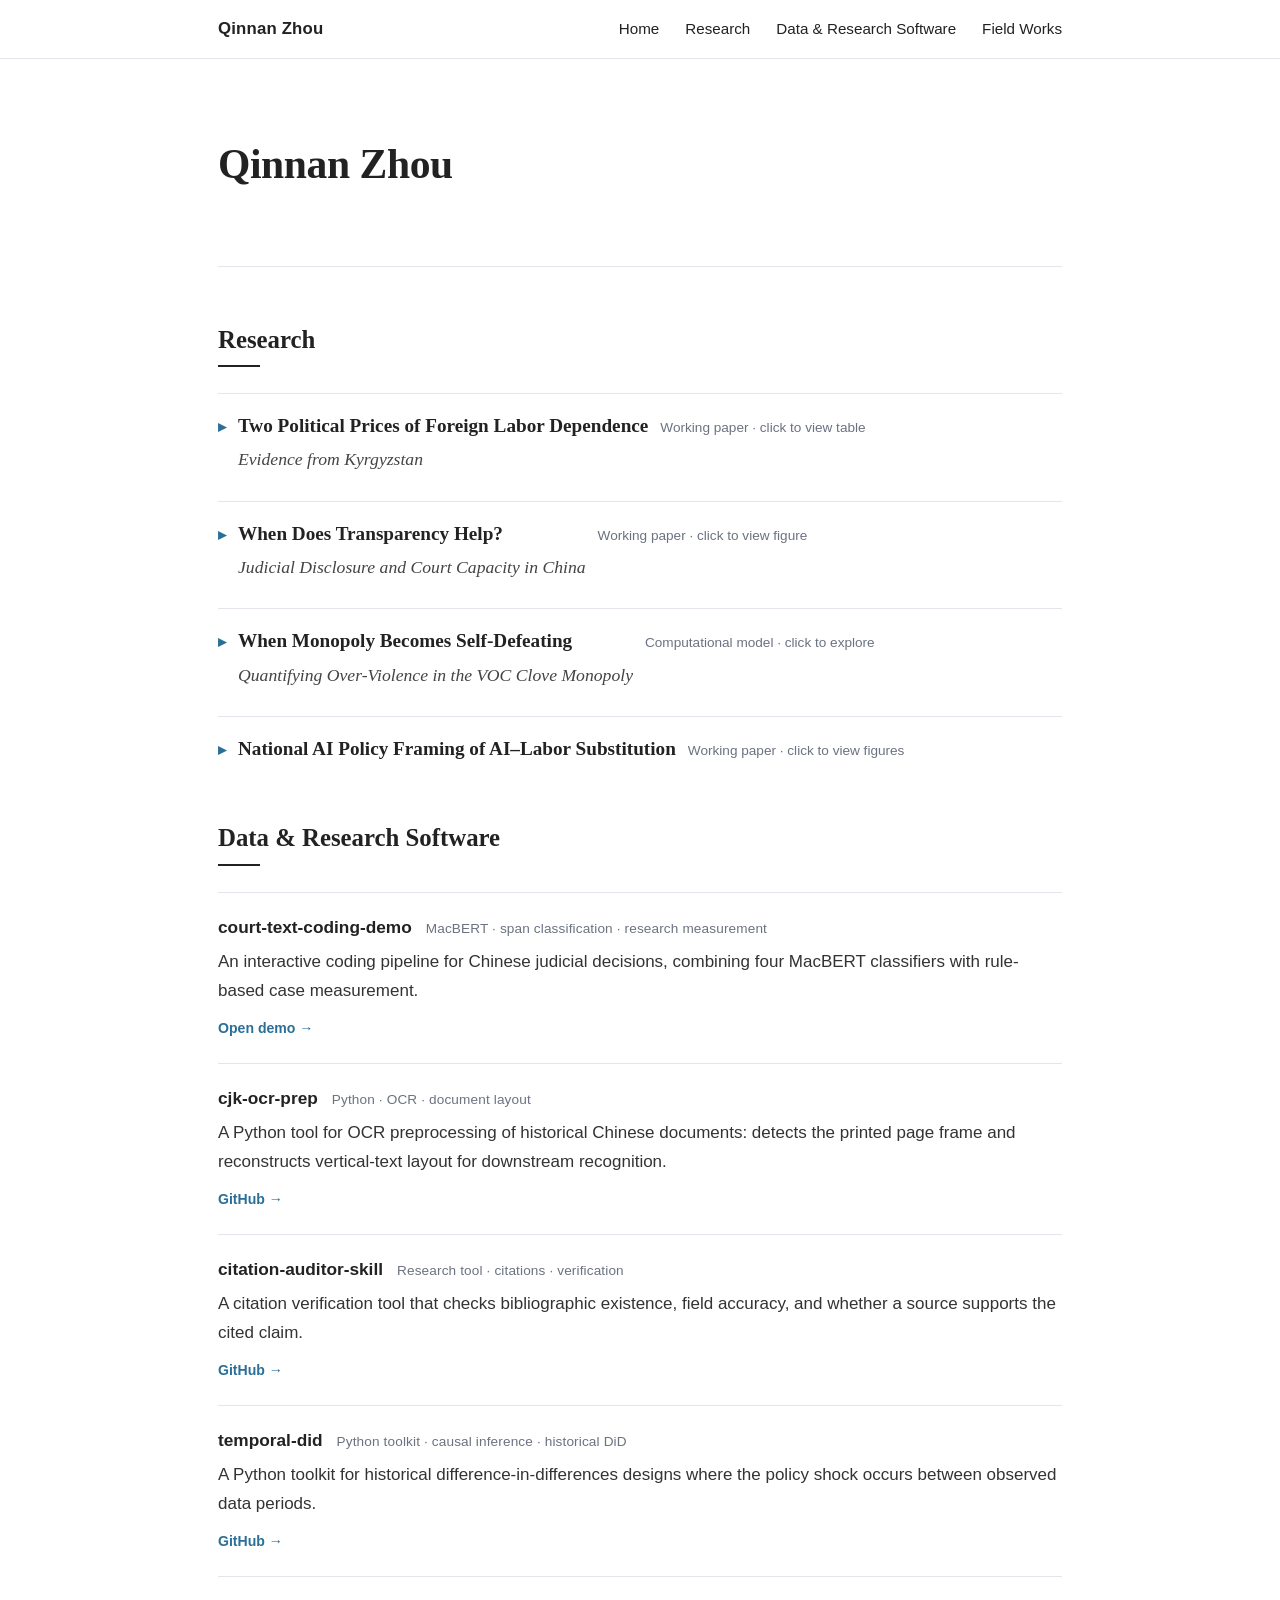
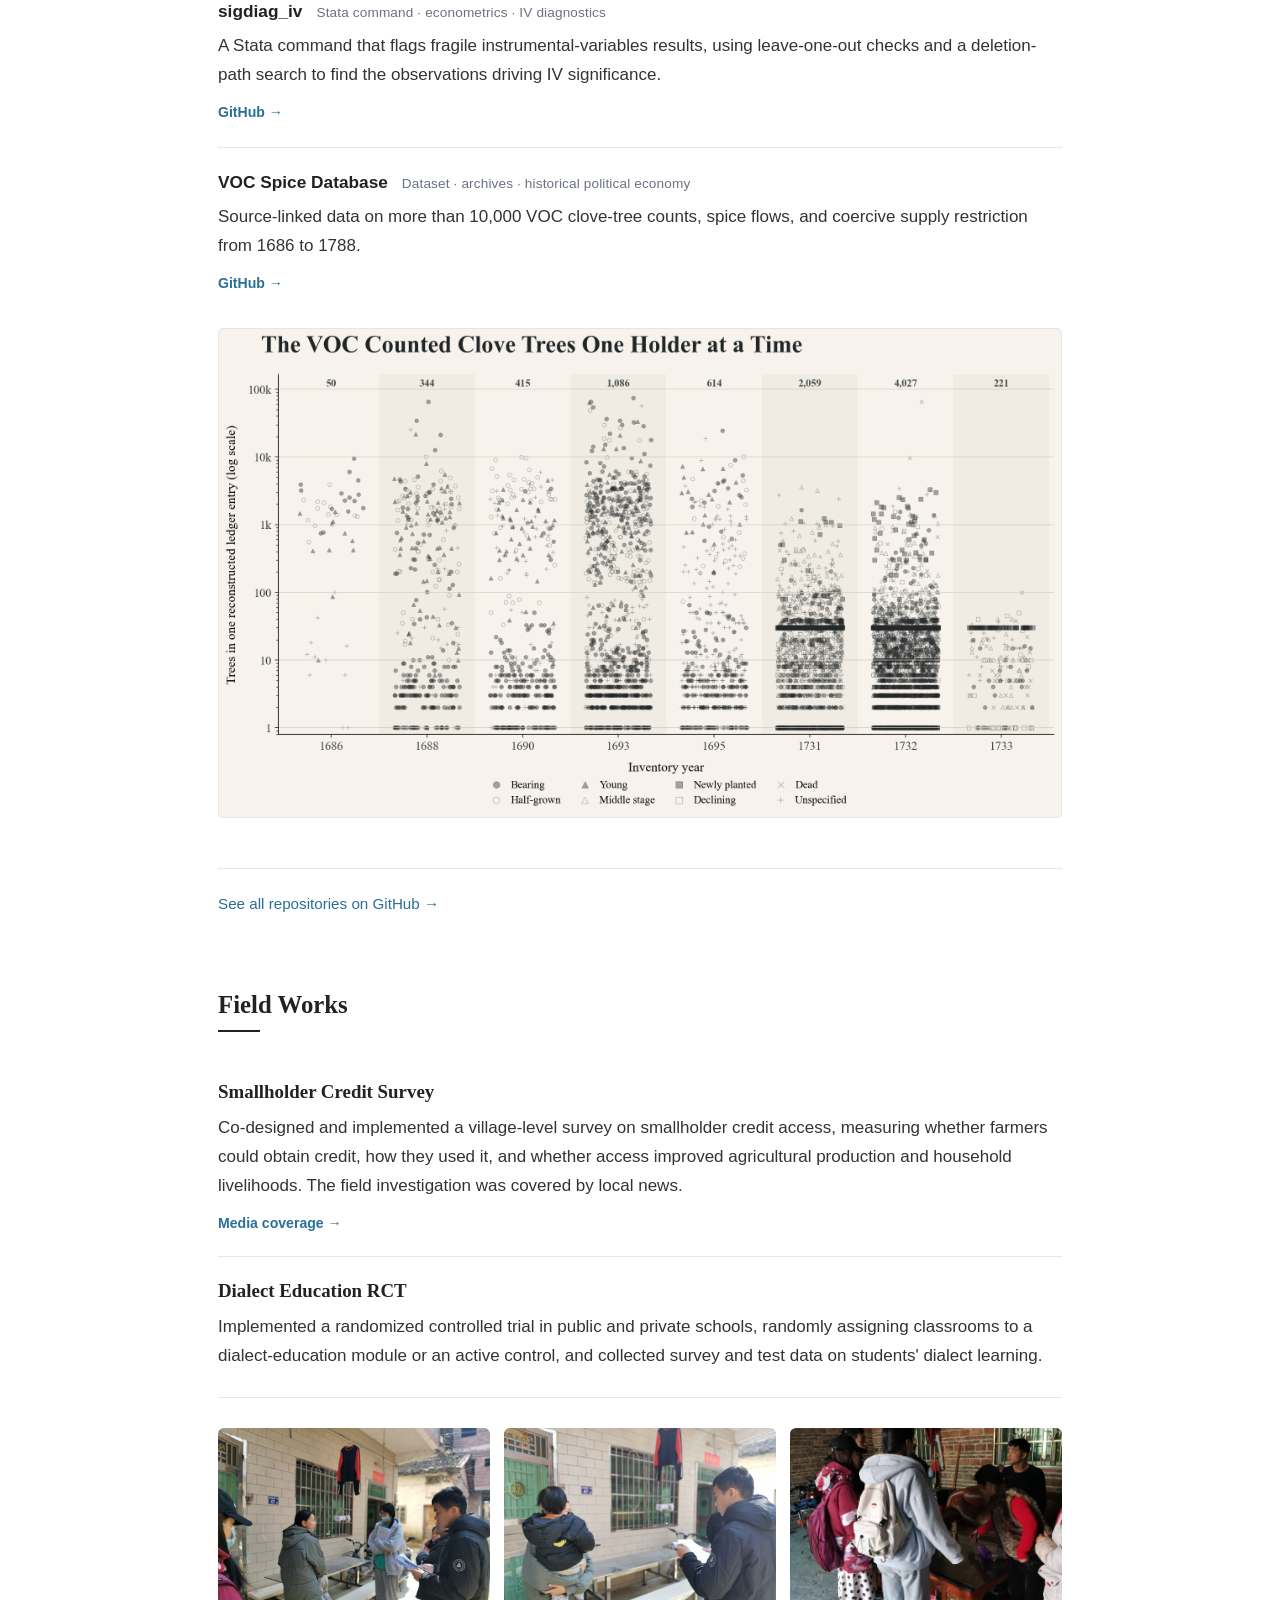
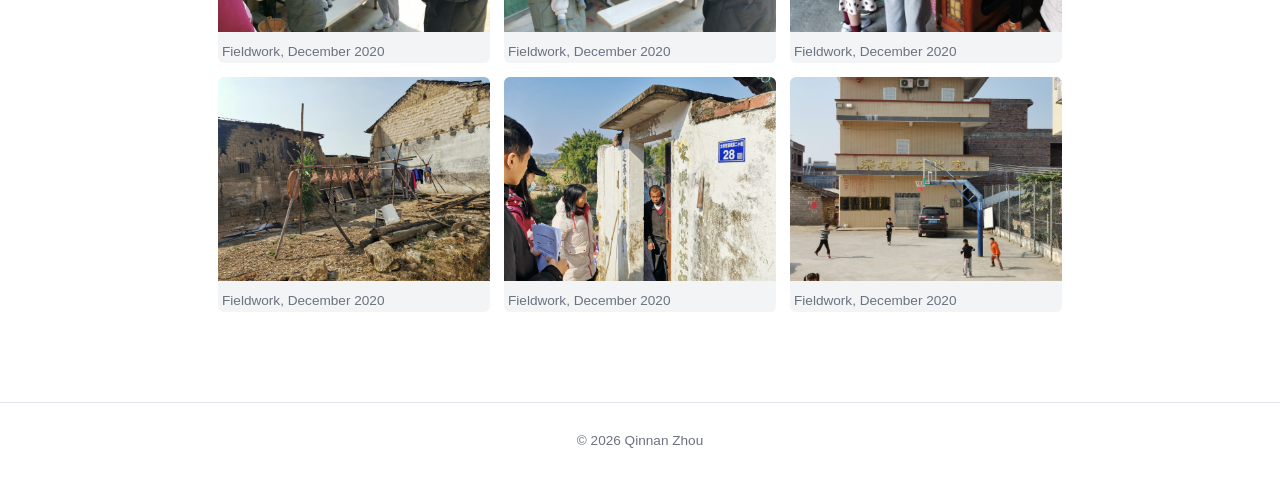
==== index.html @ cf3d7289 "Add Kyrgyzstan labor dependence paper" ====
<!DOCTYPE html>
<html lang="en">
<head>
  <meta charset="UTF-8">
  <meta name="viewport" content="width=device-width, initial-scale=1.0">
  <title>Qinnan Zhou</title>
  <meta name="description" content="Qinnan Zhou — economist working in labor economics and political economy, Duke University.">
  <meta name="robots" content="noindex, nofollow">
  <link rel="stylesheet" href="assets/css/main.css">
</head>
<body>

  <!-- ============ NAVIGATION ============ -->
  <nav class="nav">
    <div class="nav-inner">
      <a class="nav-brand" href="#top">Qinnan Zhou</a>
      <button class="nav-toggle" aria-label="Menu">&#9776;</button>
      <ul class="nav-links">
        <li><a href="#top">Home</a></li>
        <li><a href="#research">Research</a></li>
        <li><a href="#software">Data &amp; Research Software</a></li>
        <li><a href="#fieldwork">Field Works</a></li>
      </ul>
    </div>
  </nav>

  <div class="page">

    <!-- ============ 1. HERO ============ -->
    <section id="top" class="hero">
      <h1>Qinnan Zhou</h1>
    </section>

    <!-- ============ 2. RESEARCH ============ -->
    <section id="research" class="section">
      <h2>Research</h2>
      <div class="section-rule"></div>

      <details class="paper">
        <summary class="paper-title">
          <span class="paper-heading-text">
            Two Political Prices of Foreign Labor Dependence
            <em>Evidence from Kyrgyzstan</em>
          </span>
          <span class="paper-tag">Working paper &middot; click to view table</span>
        </summary>

        <p class="paper-desc">
          Does dependence on a foreign labor market affect national and local elections
          in the same way? I study Kyrgyzstan, where Russian-language skills and migration
          networks give households access to jobs in Russia. Presidential candidates
          favoring closer ties with Russia receive more support in constituencies with
          greater exposure to Russian employment. In municipal elections, parties taking
          the same position receive less support.
        </p>
        <p class="paper-desc">
          I explain this difference by the division of responsibility between national
          and local governments. National politicians can negotiate continued access to
          Russian jobs and legal protection for migrants. Local governments bear the
          costs of family separation and the departure of working-age residents.
        </p>
        <p class="paper-desc">
          Consistent with this explanation, the presidential response is stronger where
          access to Russian employment is more valuable, while the local response is
          stronger where migration imposes greater costs on households. These findings
          suggest that dependence on foreign employment can sustain national support for
          closer relations while provoking local opposition, depending on which
          government can secure the benefits and which must address the costs.
        </p>

        <figure class="research-figure table19-figure">
          <div class="table-pair">
            <img src="images/research/table19_presidential.png" alt="Table 19, Panel A: presidential candidate-region results" loading="lazy">
            <img src="images/research/table19_local.png" alt="Table 19, Panel B: local party-council results" loading="lazy">
          </div>
          <figcaption>
            <b>Table 19. Russian Migration Exposure and the Electoral Return to Candidate Positions.</b>
            Panel A reports presidential results; Panel B reports local-election results.
          </figcaption>
        </figure>
      </details>

      <details class="paper">
        <summary class="paper-title">
          <span class="paper-heading-text">
            When Does Transparency Help?
            <em>Judicial Disclosure and Court Capacity in China</em>
          </span>
          <span class="paper-tag">Working paper &middot; click to view figure</span>
        </summary>

        <p class="paper-desc">
          When does public disclosure improve judicial performance? This paper studies
          how the relationship between judicial publication and adjudicative capacity
          changed across two publication regimes in China&rsquo;s court system. It develops
          a framework in which visible modernization efforts can convey institutional
          capacity, with their value depending on the surrounding information environment.
        </p>
        <p class="paper-desc">
          I combine census metadata from 106.7 million judicial documents issued between
          2013 and 2025 with structured measures from a probability sample of 3.50 million
          cases. Total caseloads are recovered from docket serial numbers, while court
          capacity is measured using the speed with which cases are resolved.
        </p>
        <p class="paper-desc">
          The average relationship masks a reversal around the July 2021
          publication-policy change. Before July 2021, a ten-percentage-point increase in
          publication is associated with a 0.7 percent decline in speed; afterward, the
          same increase is associated with a 1.7 percent improvement. The corresponding
          estimates among basic courts are a 1.0 percent decline and a 2.3 percent
          improvement. Policy-boundary estimates and counterfactual reweighting preserve
          the positive relationship in the later period.
        </p>

        <figure class="research-figure">
          <img src="images/research/publication_speed_by_year.png" alt="Estimated relationship between judicial publication and court speed by year, 2013 to 2025" loading="lazy">
          <figcaption>
            <b>Figure 1. Publication rate and court speed by year.</b>
            Each point reports the estimated coefficient on the publication rate for the
            indicated year. Bars show 95 percent confidence intervals based on standard
            errors clustered by court. The dashed line marks the July 2021
            publication-policy change.
          </figcaption>
        </figure>
      </details>

      <details class="paper">
        <summary class="paper-title">
          <span class="paper-heading-text">
            When Monopoly Becomes Self-Defeating
            <em>Quantifying Over-Violence in the VOC Clove Monopoly</em>
          </span>
          <span class="paper-tag">Computational model &middot; click to explore</span>
        </summary>

        <p class="paper-desc">
          The VOC destroyed millions of clove trees to restrict supply. Did this
          policy maximize monopoly profits, or eliminate more productive biological
          capital than commerce required?
        </p>
        <p class="paper-desc">
          I digitize VOC tree inventories and extirpation records, then combine them
          with Amsterdam prices and Batavia cargo accounts. I extend the
          Gordon&ndash;Schaefer model by allowing a monopolist to destroy
          productive stock in order to restrict future supply.
        </p>
        <p class="paper-desc">
          At the baseline calibration, discounted profit peaks at 61 percent of the
          archival extirpation scale. Historical policy destroyed 2.66 million trees
          beyond the commercial optimum and sacrificed 33.8 million guilders. Making
          that choice rational requires at least 12.7 guilders per excess tree in
          non-commercial value from coercion.
        </p>

        <div class="voc-readouts" aria-live="polite">
          <div><span>Profit-maximizing destruction</span><strong id="voc-optimal-trees">4.24m</strong></div>
          <div><span>Historical-scale destruction</span><strong>6.90m</strong></div>
          <div><span>Excess destruction</span><strong id="voc-excess-trees">2.66m</strong></div>
          <div><span>Discounted profit loss</span><strong id="voc-discounted-loss">33.8m gld</strong></div>
          <div><span>Implied value of coercion</span><strong id="voc-coercion-value">12.7 gld/tree</strong></div>
        </div>

        <div class="voc-controls" aria-label="Extirpation model parameters">
          <label for="voc-elasticity">
            <span>Demand elasticity</span>
            <input id="voc-elasticity" type="range" min="1.15" max="3" step="any" value="1.7948298496370465">
            <output id="voc-elasticity-output" for="voc-elasticity">1.795</output>
          </label>
          <label for="voc-maturation">
            <span>Tree maturation time</span>
            <input id="voc-maturation" type="range" min="5" max="20" step="1" value="10">
            <output id="voc-maturation-output" for="voc-maturation">10 years</output>
          </label>
          <label for="voc-discount">
            <span>Discount factor</span>
            <input id="voc-discount" type="range" min="0.90" max="0.99" step="0.01" value="0.96">
            <output id="voc-discount-output" for="voc-discount">0.96</output>
          </label>
        </div>

        <figure class="research-figure voc-figure">
          <svg id="voc-chart" viewBox="0 0 1200 700" role="img" aria-labelledby="voc-chart-title voc-chart-desc">
            <title id="voc-chart-title">Discounted VOC profit over extirpation intensity</title>
            <desc id="voc-chart-desc">The Gordon-Schaefer simulation peaks before the historical extirpation scale.</desc>
            <g id="voc-chart-root"></g>
          </svg>
        </figure>
      </details>

      <details class="paper">
        <summary class="paper-title">
          National AI Policy Framing of AI&ndash;Labor Substitution
          <span class="paper-tag">Working paper &middot; click to view figures</span>
        </summary>
        <p class="paper-desc">
          How do governments understand AI's effects on work &mdash; as an opportunity
          to strengthen labor capacity, or as a threat requiring worker protection?
        </p>
        <p class="paper-desc">
          I scraped 2,348 AI-related policy initiatives from around the world and built
          an LLM-assisted text-classification pipeline to identify how each document
          discusses labor, employment, and technological change.
        </p>
        <p class="paper-desc">
          Figure 1 maps the share of initiatives in each country that explicitly address
          labor. Figures 2 and 3 distinguish between <b>developmental</b> policies, which
          emphasize skills, training, and education, and <b>defensive</b> policies, which
          focus on job loss, displacement, and worker protection.
        </p>

        <figure class="research-figure">
          <img src="images/research/fig1_global_labor_salience_share.png" alt="World map of labor-salient share of national AI policy initiatives" loading="lazy">
          <figcaption>
            <b>Figure 1. Global labor-salient share of national AI policy.</b>
            Share of each country's OECD.AI policy initiatives coded as meaningfully
            related to labor and work (jobs, workers, skills, employment, training,
            displacement, workplace AI). Higher values mean labor occupies a larger
            share of a country's AI policy portfolio &mdash; not a larger absolute
            volume of labor policy. Organisations excluded.
          </figcaption>
        </figure>

        <figure class="research-figure">
          <img src="images/research/fig2_labor_salience_by_year.png" alt="Labor-salient and central-labor AI initiatives over time, 2015 to 2026" loading="lazy">
          <figcaption>
            <b>Figure 2. Labor-salient initiatives over time (2015&ndash;2026).</b>
            Counts of labor-salient and central-labor AI policy initiatives by start
            year. 2026 is incomplete.
          </figcaption>
        </figure>

        <figure class="research-figure">
          <img src="images/research/fig3_mitigation_register_by_year.png" alt="Mitigation register among labor-salient AI initiatives over time, 2015 to 2026" loading="lazy">
          <figcaption>
            <b>Figure 3. Mitigation register among labor-salient initiatives (2015&ndash;2026).</b>
            Among labor-salient initiatives, the policy posture toward labor impacts:
            <b>developmental</b> (preparing workers through skills, training, and
            adaptation) versus <b>defensive</b> (protecting against job loss,
            displacement, and worker harm; defensive combined with &ldquo;both&rdquo;),
            or none. 2026 is incomplete.
          </figcaption>
        </figure>
      </details>
    </section>

    <!-- ============ 3. DATA & RESEARCH SOFTWARE ============ -->
    <section id="software" class="section">
      <h2>Data &amp; Research Software</h2>
      <div class="section-rule"></div>

      <div class="repo-list">

        <div class="repo">
          <div class="repo-head">
            <a class="repo-name" href="coding-demo.html">court-text-coding-demo</a>
            <span class="repo-tags">MacBERT · span classification · research measurement</span>
          </div>
          <p class="repo-desc">
            An interactive coding pipeline for Chinese judicial decisions, combining
            four MacBERT classifiers with rule-based case measurement.
          </p>
          <a class="repo-link" href="coding-demo.html">Open demo &rarr;</a>
        </div>

        <div class="repo">
          <div class="repo-head">
            <a class="repo-name" href="https://github.com/Chin933/Digitalization" target="_blank" rel="noopener">cjk-ocr-prep</a>
            <span class="repo-tags">Python · OCR · document layout</span>
          </div>
          <p class="repo-desc">
            A Python tool for OCR preprocessing of historical Chinese documents:
            detects the printed page frame and reconstructs vertical-text layout for
            downstream recognition.
          </p>
          <a class="repo-link" href="https://github.com/Chin933/Digitalization" target="_blank" rel="noopener">GitHub &rarr;</a>
        </div>

        <div class="repo">
          <div class="repo-head">
            <a class="repo-name" href="https://github.com/Chin933/citation-auditor-skill" target="_blank" rel="noopener">citation-auditor-skill</a>
            <span class="repo-tags">Research tool · citations · verification</span>
          </div>
          <p class="repo-desc">
            A citation verification tool that checks bibliographic existence, field
            accuracy, and whether a source supports the cited claim.
          </p>
          <a class="repo-link" href="https://github.com/Chin933/citation-auditor-skill" target="_blank" rel="noopener">GitHub &rarr;</a>
        </div>

        <div class="repo">
          <div class="repo-head">
            <a class="repo-name" href="https://github.com/Chin933/temporal-did" target="_blank" rel="noopener">temporal-did</a>
            <span class="repo-tags">Python toolkit · causal inference · historical DiD</span>
          </div>
          <p class="repo-desc">
            A Python toolkit for historical difference-in-differences designs where the
            policy shock occurs between observed data periods.
          </p>
          <a class="repo-link" href="https://github.com/Chin933/temporal-did" target="_blank" rel="noopener">GitHub &rarr;</a>
        </div>

        <div class="repo">
          <div class="repo-head">
            <a class="repo-name" href="https://github.com/Chin933/sigdiag_iv" target="_blank" rel="noopener">sigdiag_iv</a>
            <span class="repo-tags">Stata command · econometrics · IV diagnostics</span>
          </div>
          <p class="repo-desc">
            A Stata command that flags fragile instrumental-variables results, using
            leave-one-out checks and a deletion-path search to find the observations
            driving IV significance.
          </p>
          <a class="repo-link" href="https://github.com/Chin933/sigdiag_iv" target="_blank" rel="noopener">GitHub &rarr;</a>
        </div>

        <div class="repo">
          <div class="repo-head">
            <a class="repo-name" href="https://github.com/Chin933/VOC-Spice-Database" target="_blank" rel="noopener">VOC Spice Database</a>
            <span class="repo-tags">Dataset · archives · historical political economy</span>
          </div>
          <p class="repo-desc">
            Source-linked data on more than 10,000 VOC clove-tree counts, spice flows,
            and coercive supply restriction from 1686 to 1788.
          </p>
          <a class="repo-link" href="https://github.com/Chin933/VOC-Spice-Database" target="_blank" rel="noopener">GitHub &rarr;</a>
          <figure class="research-figure">
            <img src="images/research/voc_local_tree_counts.png" alt="Distribution of 8,816 verified local VOC clove-tree counts by inventory year and tree stage" loading="lazy">
          </figure>
        </div>

      </div>

      <p class="see-all">
        <a href="https://github.com/Chin933" target="_blank" rel="noopener">See all repositories on GitHub &rarr;</a>
      </p>
    </section>

    <!-- ============ 4. FIELD WORKS ============ -->
    <section id="fieldwork" class="section">
      <h2>Field Works</h2>
      <div class="section-rule"></div>

      <div class="field-project">
        <h3>Smallholder Credit Survey</h3>
        <p>
          Co-designed and implemented a village-level survey on smallholder credit
          access, measuring whether farmers could obtain credit, how they used it,
          and whether access improved agricultural production and household
          livelihoods. The field investigation was covered by local news.
        </p>
        <a class="repo-link" href="https://guangdong.eol.cn/gdgd/202605/t20260520_2736152.shtml" target="_blank" rel="noopener">Media coverage &rarr;</a>
      </div>

      <div class="field-project">
        <h3>Dialect Education RCT</h3>
        <p>
          Implemented a randomized controlled trial in public and private schools,
          randomly assigning classrooms to a dialect-education module or an active
          control, and collected survey and test data on students' dialect learning.
        </p>
      </div>

      <div class="gallery">
        <figure>
          <img src="images/fieldwork/fieldwork-1.jpg" alt="Fieldwork, December 2020">
          <figcaption>Fieldwork, December 2020</figcaption>
        </figure>
        <figure>
          <img src="images/fieldwork/fieldwork-2.jpg" alt="Fieldwork, December 2020">
          <figcaption>Fieldwork, December 2020</figcaption>
        </figure>
        <figure>
          <img src="images/fieldwork/fieldwork-3.jpg" alt="Fieldwork, December 2020">
          <figcaption>Fieldwork, December 2020</figcaption>
        </figure>
        <figure>
          <img src="images/fieldwork/fieldwork-4.jpg" alt="Fieldwork, December 2020">
          <figcaption>Fieldwork, December 2020</figcaption>
        </figure>
        <figure>
          <img src="images/fieldwork/fieldwork-5.jpg" alt="Fieldwork, December 2020">
          <figcaption>Fieldwork, December 2020</figcaption>
        </figure>
        <figure>
          <img src="images/fieldwork/fieldwork-6.jpg" alt="Fieldwork, December 2020">
          <figcaption>Fieldwork, December 2020</figcaption>
        </figure>
      </div>
    </section>

  </div>

  <!-- Lightbox overlay (Field Works) -->
  <div class="lightbox">
    <span class="close">&times;</span>
    <img src="" alt="">
    <div class="caption"></div>
  </div>

  <footer class="footer">&copy; 2026 Qinnan Zhou</footer>
  <script src="assets/js/main.js"></script>
  <script src="assets/js/voc.js"></script>
</body>
</html>
---- assets/css/main.css ----
/* =========================================================
   Qinnan Zhou — single-page academic homepage
   Clean academic styling, ~900px column.
   ========================================================= */
:root {
  --accent: #2a6f97;
  --accent-dark: #1d4e6b;
  --text: #222;
  --muted: #6b7280;
  --rule: #e3e6ea;
  --bg: #ffffff;
  --max-width: 900px;
  --serif: Georgia, "Times New Roman", serif;
  --sans: -apple-system, BlinkMacSystemFont, "Segoe UI", Roboto, Helvetica, Arial, sans-serif;
}

* { box-sizing: border-box; }
html { scroll-behavior: smooth; }

body {
  margin: 0;
  font-family: var(--sans);
  color: var(--text);
  background: var(--bg);
  line-height: 1.7;
  font-size: 17px;
  -webkit-font-smoothing: antialiased;
}

a { color: var(--accent); text-decoration: none; }
a:hover { color: var(--accent-dark); text-decoration: underline; }

img { max-width: 100%; }

/* ---------- Navigation ---------- */
.nav {
  position: sticky;
  top: 0;
  z-index: 50;
  background: rgba(255,255,255,0.95);
  backdrop-filter: saturate(180%) blur(6px);
  border-bottom: 1px solid var(--rule);
}
.nav-inner {
  max-width: var(--max-width);
  margin: 0 auto;
  padding: 0 28px;
  min-height: 58px;
  display: flex;
  align-items: center;
  justify-content: space-between;
}
.nav-brand { font-weight: 700; font-size: 1.05rem; color: var(--text); letter-spacing: 0.01em; }
.nav-brand:hover { text-decoration: none; }
.nav-links { display: flex; gap: 26px; list-style: none; margin: 0; padding: 0; }
.nav-links a { color: var(--text); font-size: 0.95rem; }
.nav-toggle { display: none; background: none; border: none; cursor: pointer; font-size: 1.5rem; line-height: 1; }

/* ---------- Layout ---------- */
.page {
  max-width: var(--max-width);
  margin: 0 auto;
  padding: 0 28px 90px;
}
section { scroll-margin-top: 76px; }

/* ---------- Hero ---------- */
.hero {
  padding: 70px 0 56px;
  border-bottom: 1px solid var(--rule);
}
.hero h1 {
  font-family: var(--serif);
  font-size: 2.6rem;
  font-weight: 700;
  margin: 0 0 10px;
  letter-spacing: -0.01em;
}
.hero .affil {
  font-size: 1.05rem;
  color: var(--muted);
  margin: 0 0 18px;
}
.hero .agenda {
  font-size: 1.18rem;
  line-height: 1.6;
  max-width: 46em;
  margin: 0;
}

/* ---------- Section headings ---------- */
.section { padding: 52px 0 0; }
.section > h2 {
  font-family: var(--serif);
  font-size: 1.55rem;
  font-weight: 700;
  margin: 0 0 4px;
}
.section > h2 + .section-rule {
  height: 2px;
  background: var(--text);
  width: 42px;
  margin: 0 0 26px;
}

/* ---------- Repository list (one row each) ---------- */
.repo-list { margin: 0; }
.repo {
  padding: 20px 0;
  border-bottom: 1px solid var(--rule);
}
.repo:first-child { border-top: 1px solid var(--rule); }
.repo-head {
  display: flex;
  flex-wrap: wrap;
  align-items: baseline;
  gap: 8px 14px;
  margin-bottom: 6px;
}
.repo-name {
  font-family: var(--sans);
  font-weight: 700;
  font-size: 1.08rem;
  color: var(--text);
}
.repo-name:hover { color: var(--accent); text-decoration: none; }
.repo-tags {
  font-size: 0.85rem;
  color: var(--muted);
  letter-spacing: 0.01em;
}
.repo-desc {
  margin: 0 0 8px;
  color: #333;
  max-width: 60em;
}
.repo-link {
  font-size: 0.88rem;
  font-weight: 600;
}
.see-all {
  margin-top: 22px;
  font-size: 0.95rem;
}

/* ---------- Field Works ---------- */
.field-project { padding: 18px 0; border-bottom: 1px solid var(--rule); }
.field-project:first-of-type { border-top: 1px solid var(--rule); }
.field-project h3 {
  font-family: var(--serif);
  font-size: 1.18rem;
  font-weight: 700;
  margin: 0 0 6px;
}
.field-project p { margin: 0 0 8px; max-width: 60em; color: #333; }

.gallery {
  display: grid;
  grid-template-columns: repeat(auto-fill, minmax(220px, 1fr));
  gap: 14px;
  margin-top: 30px;
}
.gallery figure {
  margin: 0;
  border-radius: 6px;
  overflow: hidden;
  background: #f2f4f6;
}
.gallery figure img {
  display: block;
  width: 100%;
  aspect-ratio: 4 / 3;
  object-fit: cover;
  cursor: pointer;
  transition: transform 0.25s ease;
}
.gallery figure img:hover { transform: scale(1.04); }
.gallery figcaption { padding: 8px 4px 0; font-size: 0.85rem; color: var(--muted); }

/* lightbox */
.lightbox {
  display: none;
  position: fixed; inset: 0;
  background: rgba(0,0,0,0.9);
  z-index: 100;
  align-items: center; justify-content: center;
  padding: 32px;
}
.lightbox.open { display: flex; }
.lightbox img { max-width: 92%; max-height: 86%; border-radius: 4px; }
.lightbox .caption { position: absolute; bottom: 24px; color: #eee; font-size: 0.95rem; }
.lightbox .close { position: absolute; top: 16px; right: 24px; color: #fff; font-size: 2rem; cursor: pointer; }

/* ---------- Research (papers + figures) ---------- */
.paper { border-top: 1px solid var(--rule); padding: 16px 0 0; }
.paper + .paper { margin-top: 26px; }
.paper > summary {
  cursor: pointer;
  list-style: none;
  display: flex;
  flex-wrap: wrap;
  align-items: baseline;
  gap: 4px 12px;
  font-family: var(--serif);
  font-size: 1.2rem;
  font-weight: 700;
}
.paper > summary::-webkit-details-marker { display: none; }
.paper > summary::before {
  content: "\25B8";              /* ▸ rotates to ▾ when open */
  color: var(--accent);
  font-size: 0.85em;
  display: inline-block;
  transition: transform 0.15s ease;
}
.paper[open] > summary::before { transform: rotate(90deg); }
.paper-tag { font-family: var(--sans); font-weight: 400; font-size: 0.85rem; color: var(--muted); }
.paper-desc { margin: 14px 0 6px; max-width: 60em; color: #333; }
.paper-heading-text em {
  display: block;
  margin-top: 2px;
  color: #444;
  font-size: 0.92em;
  font-weight: 400;
}

.voc-readouts {
  display: grid;
  grid-template-columns: repeat(5, 1fr);
  margin-top: 24px;
  border-top: 1px solid var(--rule);
  border-bottom: 1px solid var(--rule);
}
.voc-readouts > div { padding: 13px 12px 14px 0; }
.voc-readouts > div + div { padding-left: 12px; border-left: 1px solid var(--rule); }
.voc-readouts span { display: block; color: var(--muted); font-size: 0.7rem; line-height: 1.35; }
.voc-readouts strong { display: block; margin-top: 4px; font-family: var(--serif); font-size: 1.55rem; font-weight: 600; font-variant-numeric: tabular-nums; }
.voc-controls {
  display: grid;
  grid-template-columns: repeat(3, 1fr);
  gap: 20px;
  padding: 16px 0 2px;
}
.voc-controls label { display: grid; grid-template-columns: 1fr auto; gap: 4px 9px; color: #444; font-size: 0.76rem; font-weight: 600; }
.voc-controls input { grid-column: 1 / -1; width: 100%; accent-color: var(--accent); }
.voc-controls output { color: var(--accent-dark); font-variant-numeric: tabular-nums; }
.voc-figure svg { display: block; width: 100%; border: 1px solid var(--rule); border-radius: 4px; background: #fff; }

.research-figure { margin: 30px 0; }
.research-figure img {
  display: block;
  width: 100%;
  border: 1px solid var(--rule);
  border-radius: 4px;
  background: #fff;
}
.research-figure figcaption {
  font-size: 0.9rem;
  color: var(--muted);
  line-height: 1.55;
  margin-top: 8px;
  max-width: 62em;
}
.research-figure figcaption b { color: var(--text); font-weight: 600; }
.table-pair {
  display: grid;
  grid-template-columns: repeat(2, minmax(0, 1fr));
  gap: 14px;
  align-items: start;
}
.coming { color: var(--muted); font-style: italic; margin: 0; }

/* ---------- Footer ---------- */
.footer {
  border-top: 1px solid var(--rule);
  text-align: center;
  color: var(--muted);
  font-size: 0.85rem;
  padding: 26px 24px;
}

/* ---------- Responsive ---------- */
@media (max-width: 760px) {
  body { font-size: 16px; }
  .hero h1 { font-size: 2.1rem; }
  .hero { padding: 48px 0 40px; }
  .nav-links {
    display: none;
    position: absolute; top: 58px; left: 0; right: 0;
    flex-direction: column; gap: 0;
    background: #fff; border-bottom: 1px solid var(--rule);
    padding: 6px 28px;
  }
  .nav-links.open { display: flex; }
  .nav-links li { padding: 9px 0; }
  .nav-toggle { display: block; }
  .voc-readouts { grid-template-columns: 1fr; }
  .voc-readouts > div + div { padding-left: 0; border-left: 0; border-top: 1px solid var(--rule); }
  .voc-controls { grid-template-columns: 1fr; gap: 13px; }
  .table-pair { grid-template-columns: 1fr; }
}
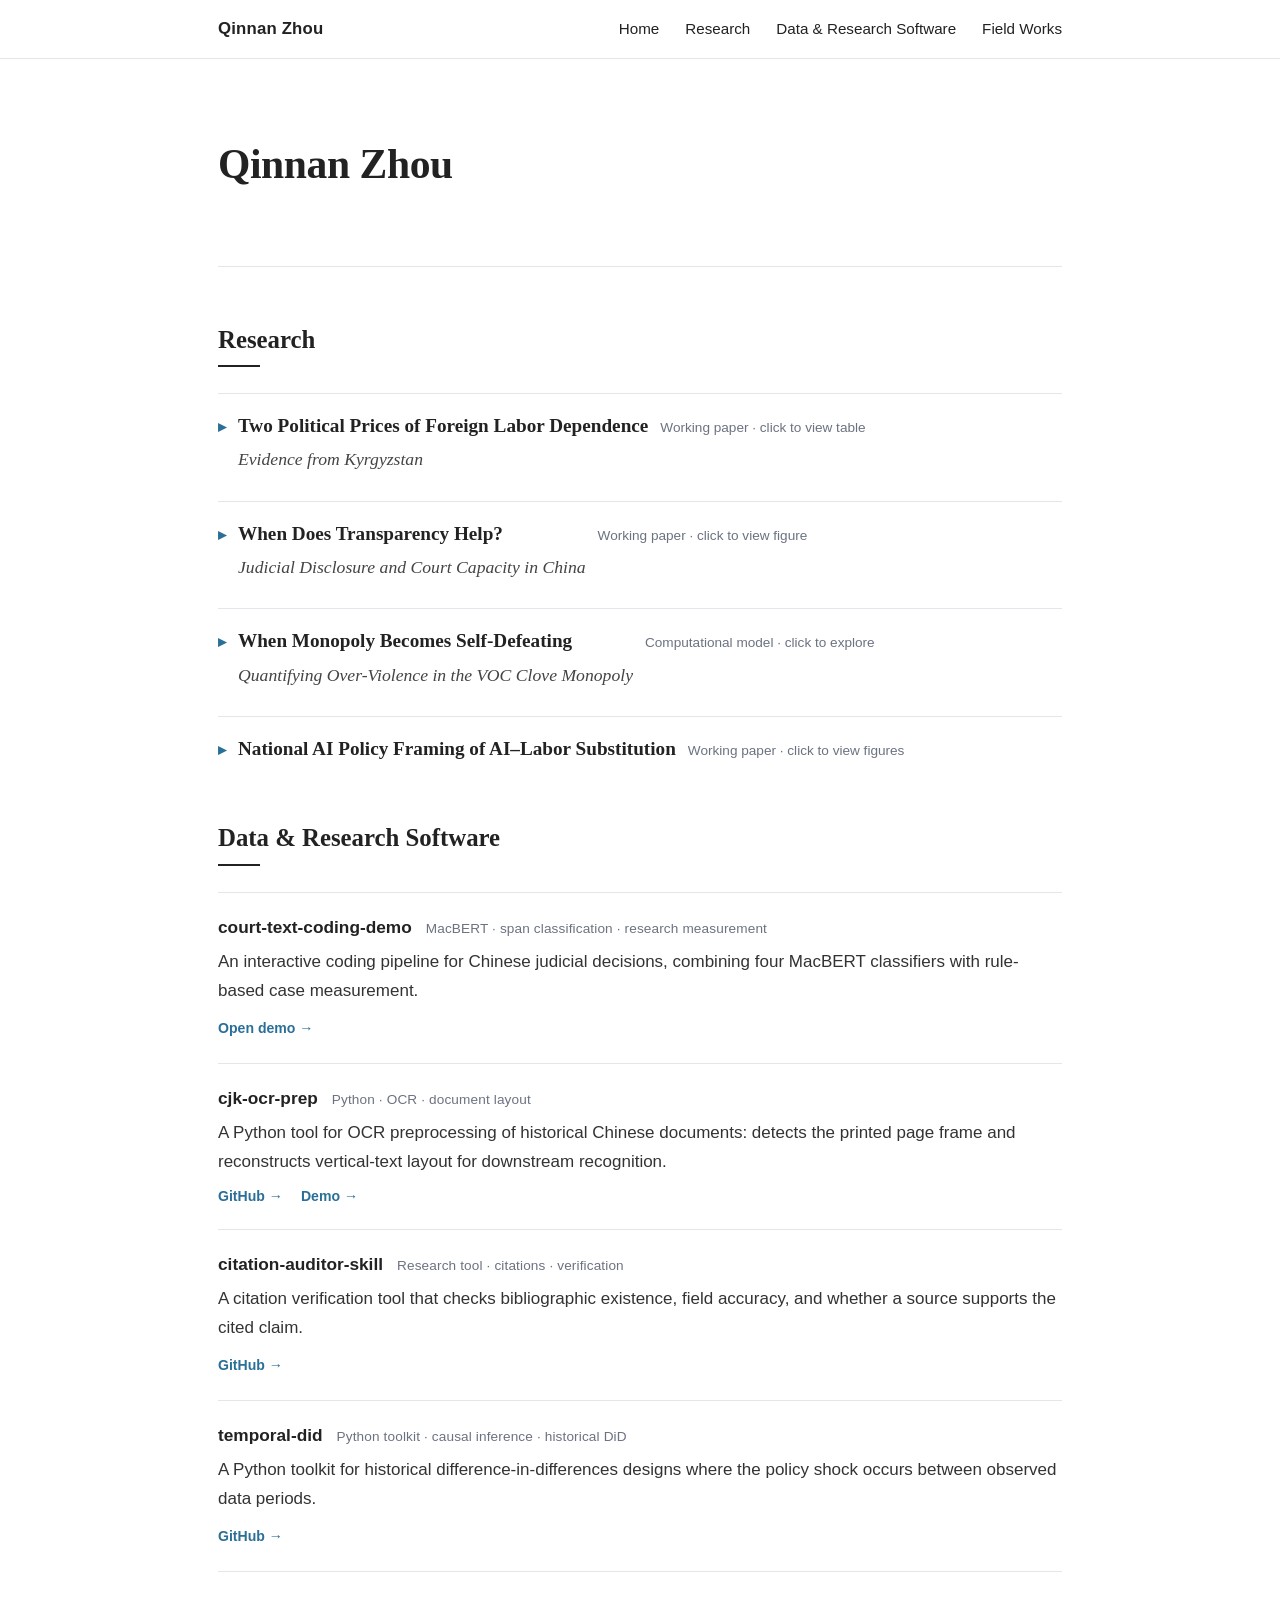
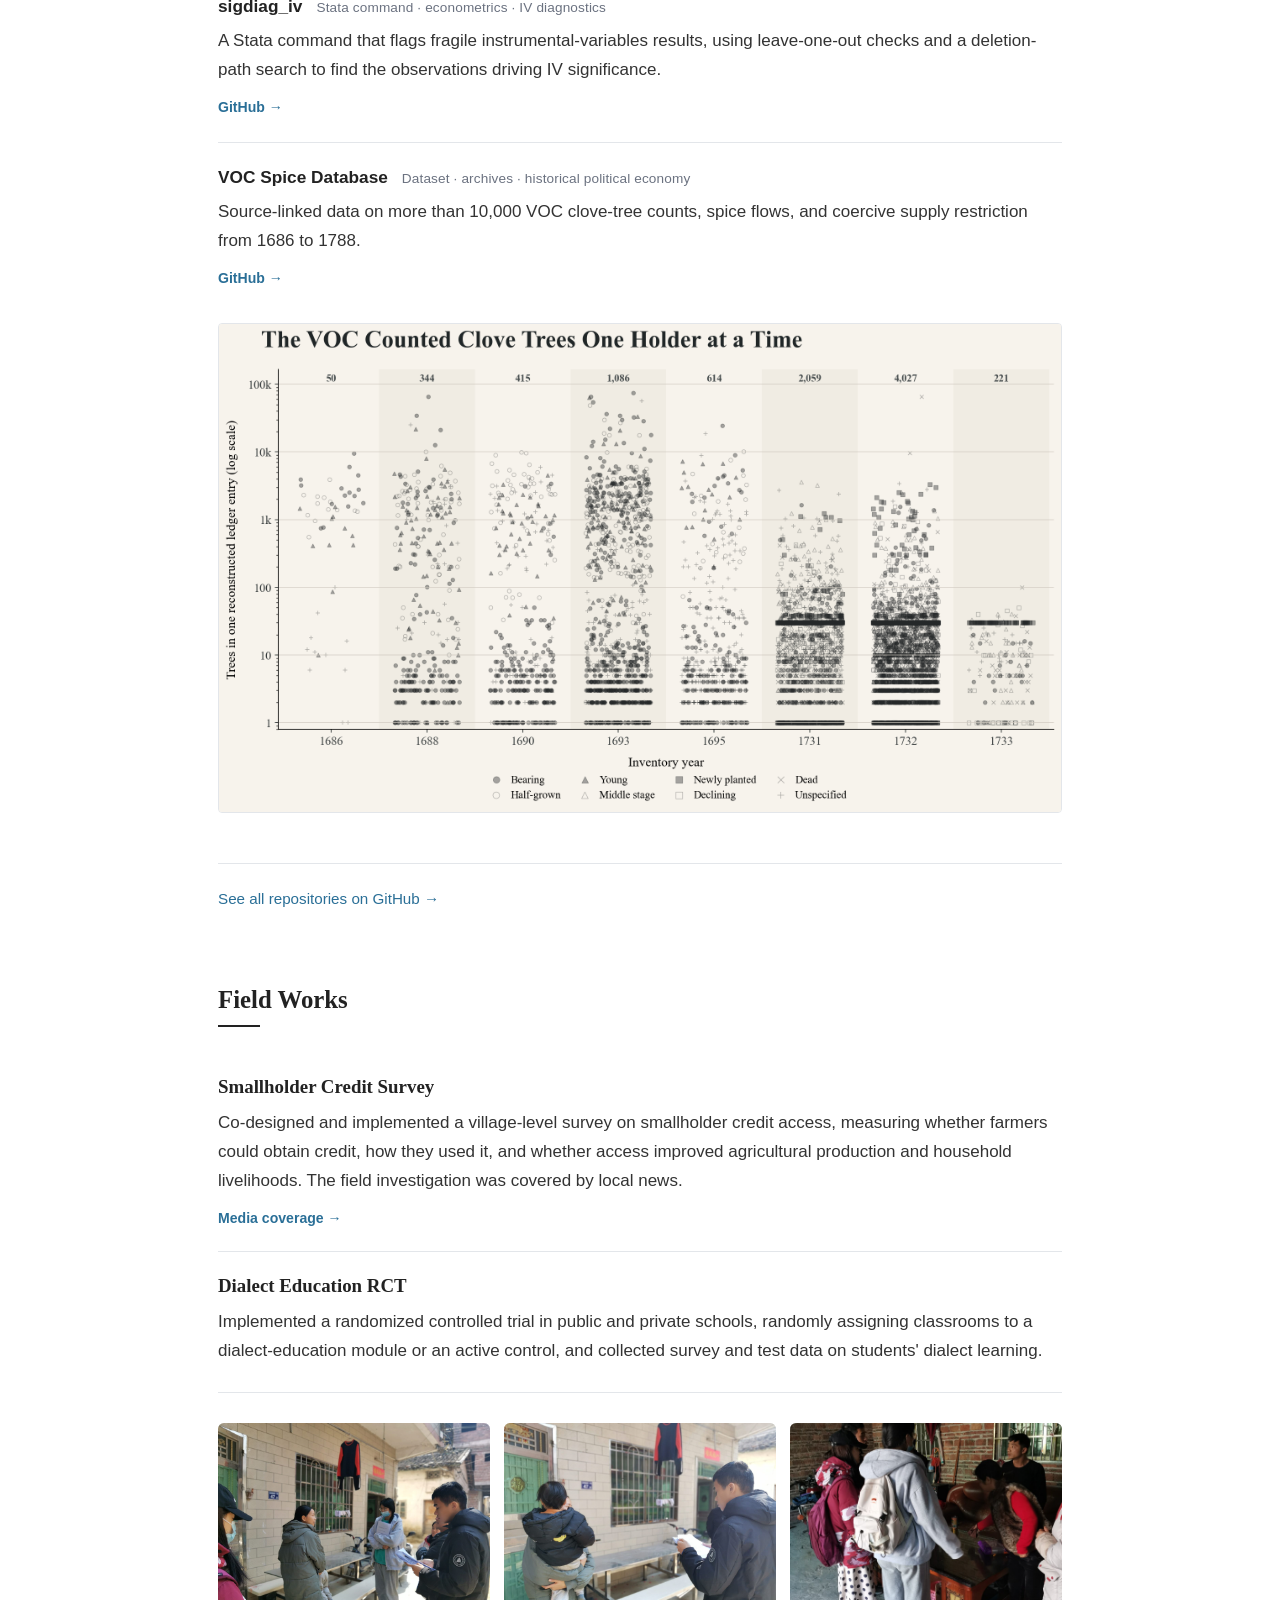
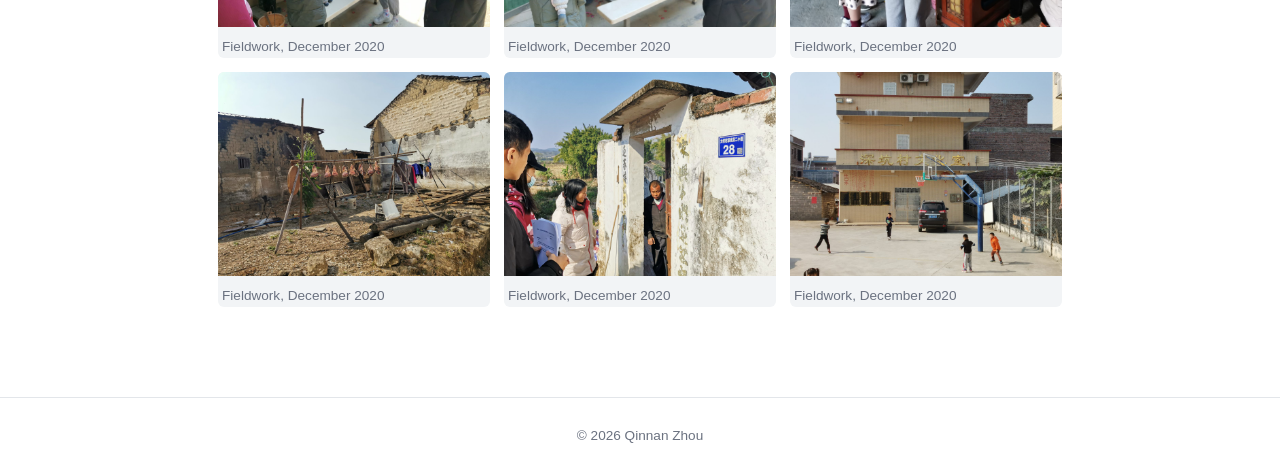
==== commit 9784fa61: "Add historical layout analysis demo" ====
--- a/index.html
+++ b/index.html
@@ -272,7 +272,10 @@
             detects the printed page frame and reconstructs vertical-text layout for
             downstream recognition.
           </p>
-          <a class="repo-link" href="https://github.com/Chin933/Digitalization" target="_blank" rel="noopener">GitHub &rarr;</a>
+          <div class="repo-links">
+            <a class="repo-link" href="https://github.com/Chin933/Digitalization" target="_blank" rel="noopener">GitHub &rarr;</a>
+            <a class="repo-link" href="layout-demo.html">Demo &rarr;</a>
+          </div>
         </div>
 
         <div class="repo">
--- a/assets/css/main.css
+++ b/assets/css/main.css
@@ -138,6 +138,7 @@
   font-size: 0.88rem;
   font-weight: 600;
 }
+.repo-links { display: flex; align-items: center; gap: 18px; }
 .see-all {
   margin-top: 22px;
   font-size: 0.95rem;
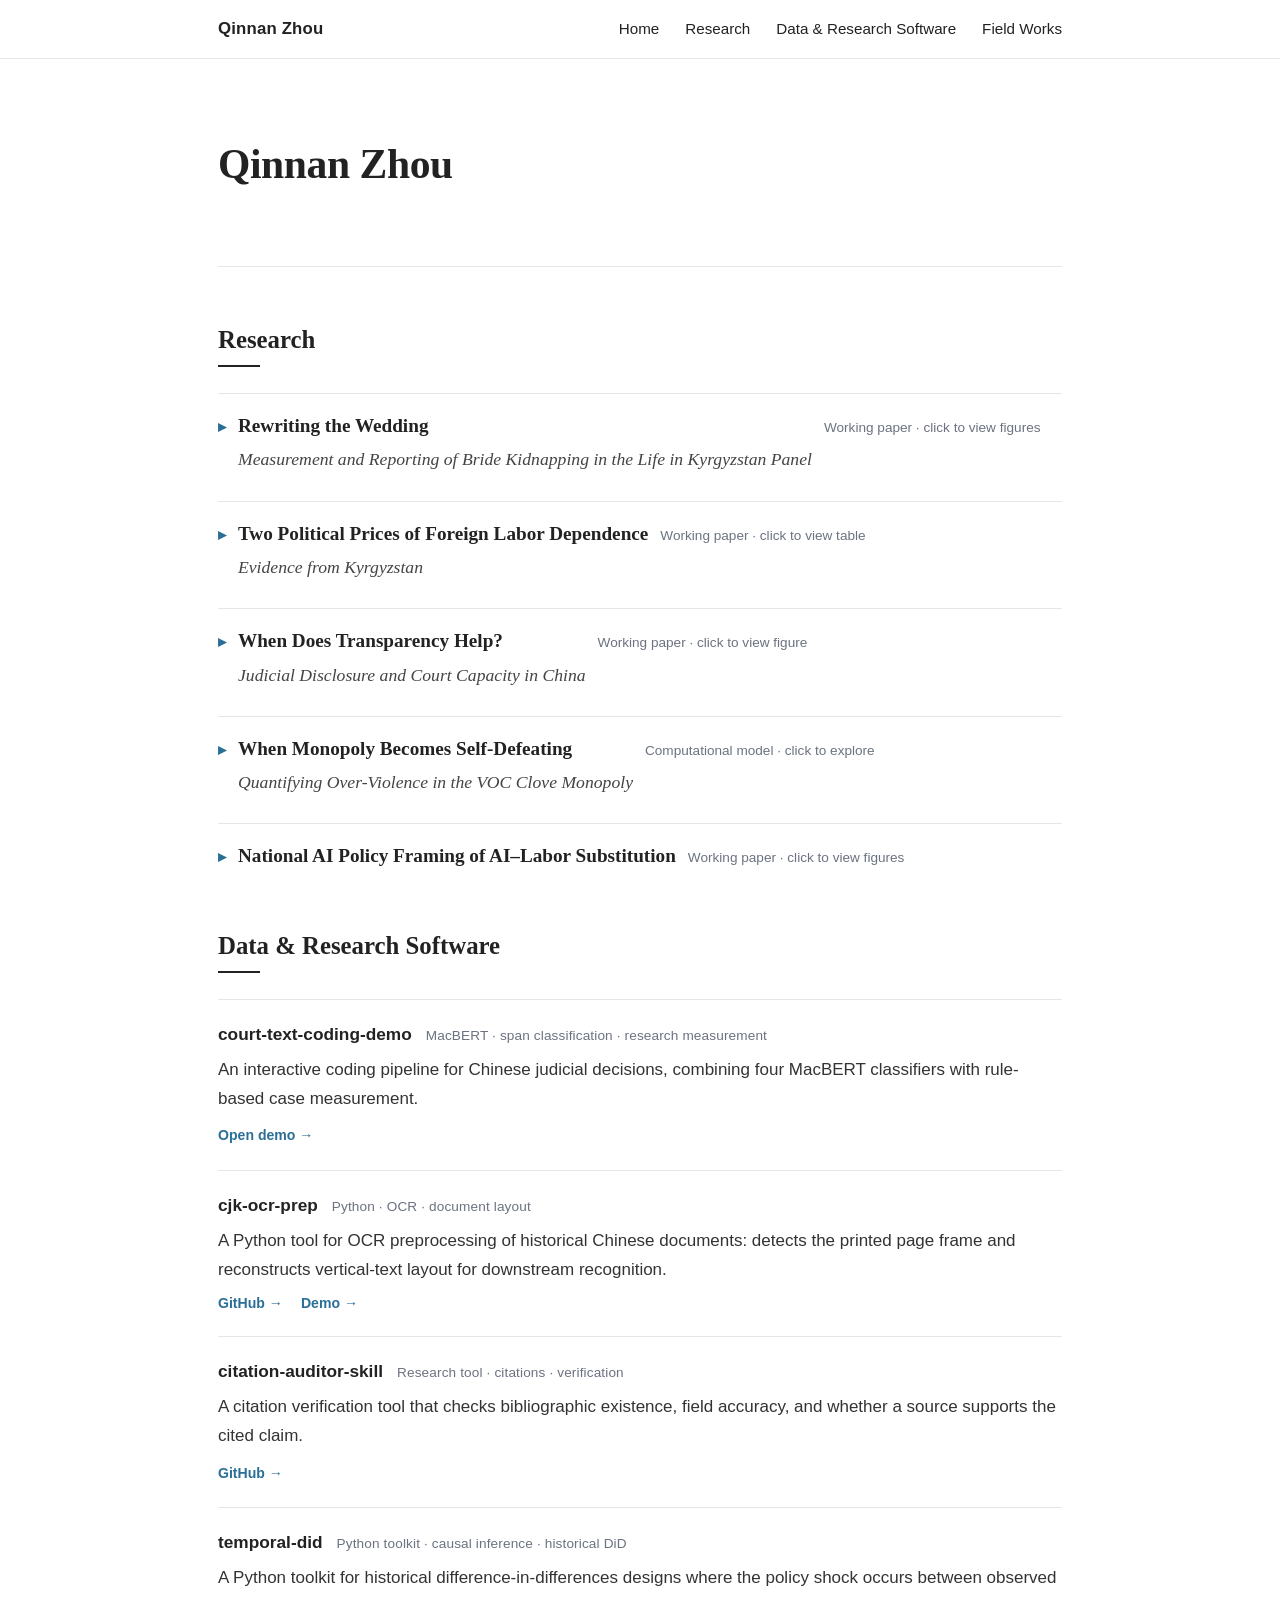
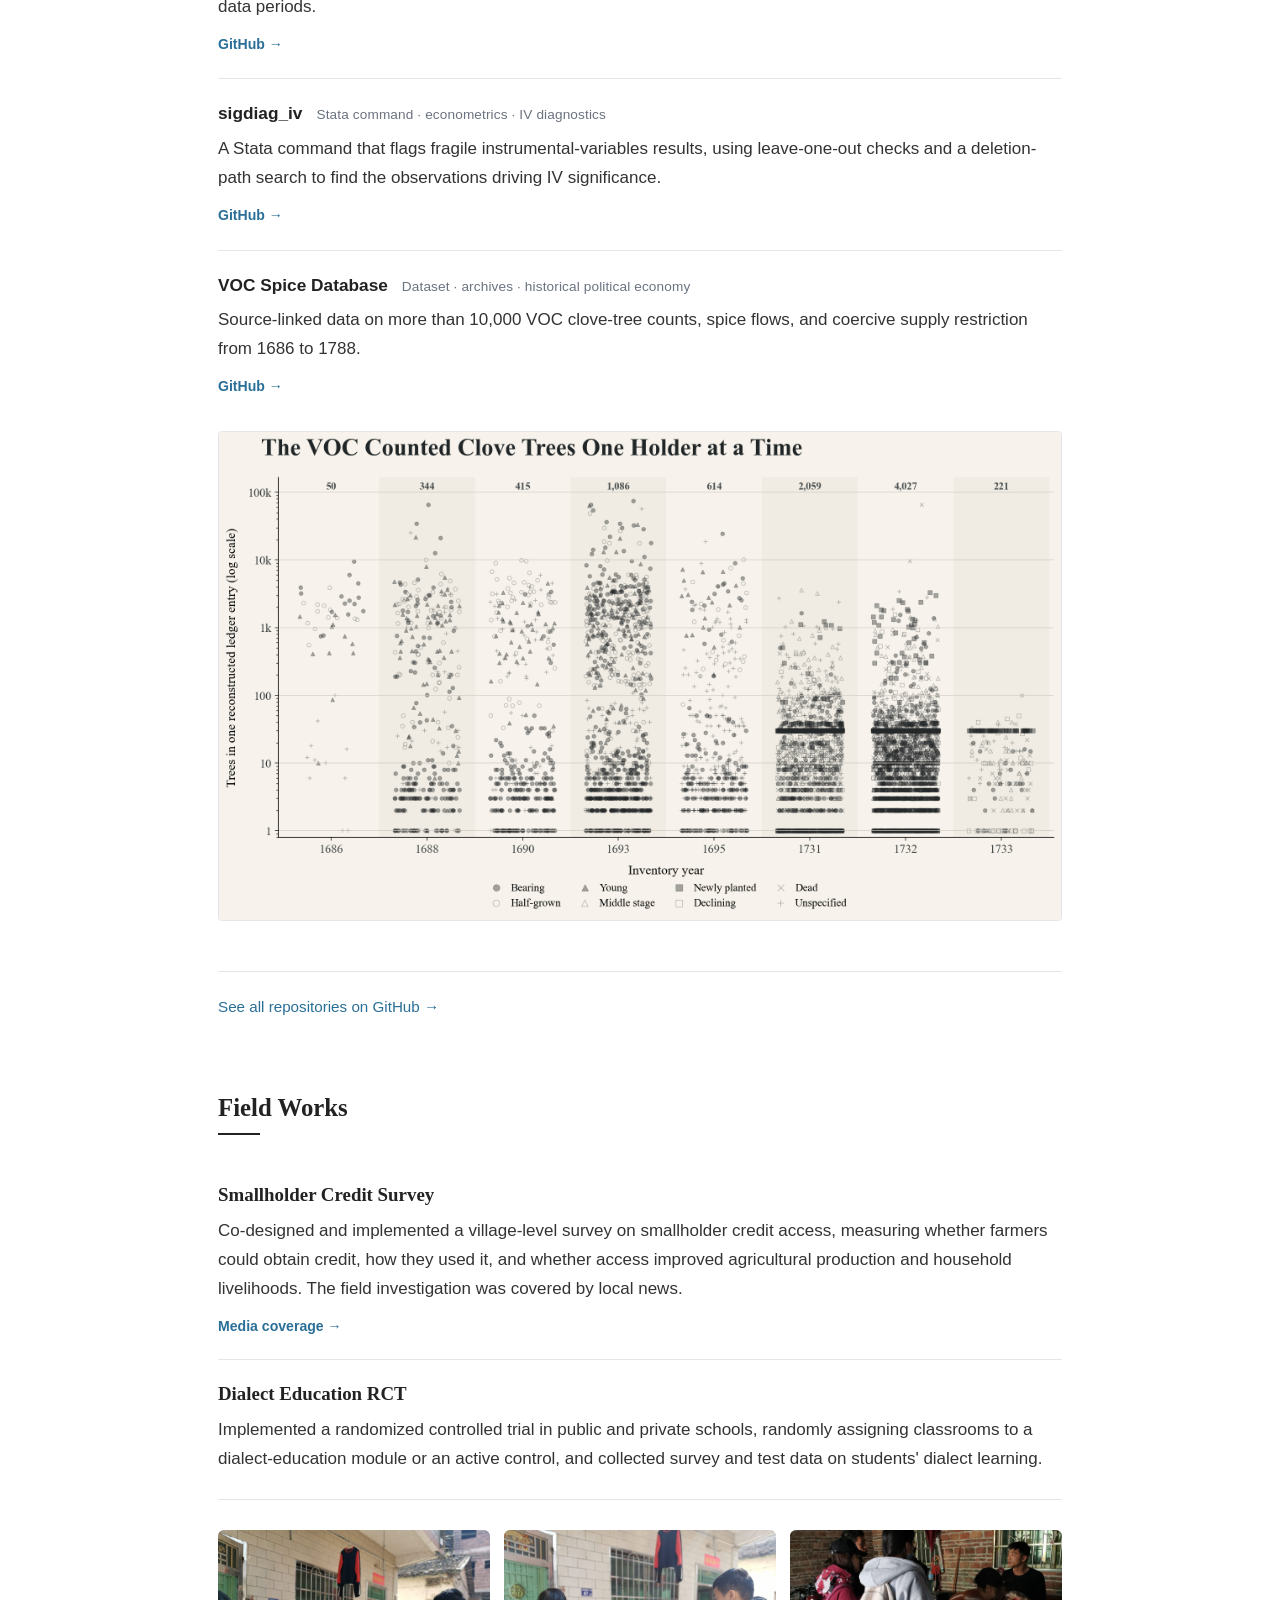
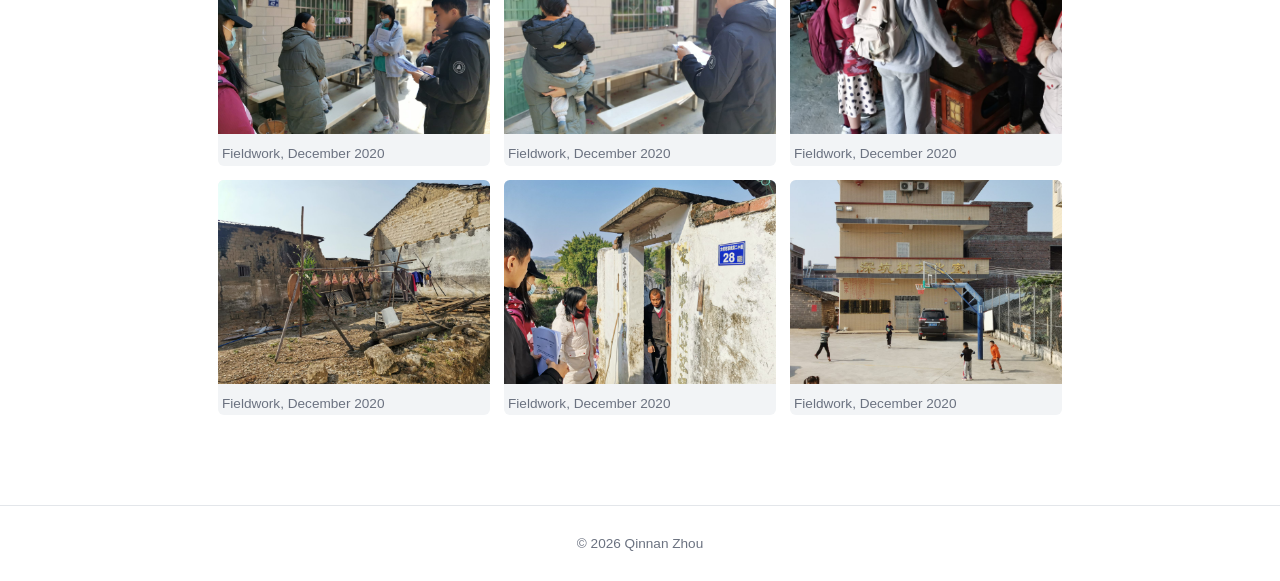
==== commit 02d927c2: "Add Rewriting the Wedding (bride kidnapping measurement) to Research New collapsible entry at the to" ====
--- a/index.html
+++ b/index.html
@@ -39,6 +39,67 @@
       <details class="paper">
         <summary class="paper-title">
           <span class="paper-heading-text">
+            Rewriting the Wedding
+            <em>Measurement and Reporting of Bride Kidnapping in the Life in Kyrgyzstan Panel</em>
+          </span>
+          <span class="paper-tag">Working paper &middot; click to view figures</span>
+        </summary>
+
+        <p class="paper-desc">
+          Research on bride kidnapping in Kyrgyzstan treats a woman's retrospective
+          account of how her marriage began as a fixed historical fact. Using the Life
+          in Kyrgyzstan panel (2010&ndash;2019), I show that it is not: 35.3 percent of
+          women in unbroken marriages change their marriage label within one year, even
+          though objective demographic facts are 96 to 99 percent consistent across waves.
+        </p>
+        <p class="paper-desc">
+          Spouses interviewed together agree about 90 percent of the time, and when a wife
+          changes her label, 80 to 90 percent of husbands adopt her new one. Only 17
+          percent of report variance reflects a persistent marriage-level history; 69
+          percent originates in the shared household-interview context. Cross-sectional
+          well-being regressions therefore conflate chronic coercion with couples
+          reframing deteriorating marriages.
+        </p>
+        <p class="paper-desc">
+          A four-type state-dependent model separates coercive capture (13 to 15 percent
+          of ethnic Kyrgyz marriages, with a selection-corrected schooling loss of 19 to
+          24 percentage points) from consensual ritual capture (43 to 44 percent).
+          Birth-weight and secondary-schooling penalties vanish with district controls.
+          Completed captures fell from 24 to 4 percent across marriage cohorts yet persist
+          strongly across districts (r = 0.63). The same shared-session dynamics extend to
+          surveys of intimate partner violence, childhood adversity, and joint couple
+          interviews.
+        </p>
+
+        <figure class="research-figure">
+          <img src="images/research/kg_marriage_label_trajectories.png" alt="Three-wave marriage reporting trajectories among ethnic Kyrgyz women, 2010, 2011, and 2016" loading="lazy">
+          <figcaption>
+            <b>Figure 1. Three-wave marriage reporting trajectories among ethnic Kyrgyz women.</b>
+            Panel (a) groups 895 women in unbroken marriages who are observed in 2010,
+            2011, and 2016 into consistent reporters, women who reclassified their marriage
+            in 2016, and women who switched between the identical 2010 and 2011
+            questionnaires. Panel (b) shows the 2016 six-way answers of the 564 women who
+            gave the same label in both 2010 and 2011.
+          </figcaption>
+        </figure>
+
+        <figure class="research-figure">
+          <img src="images/research/kg_spousal_comovement.png" alt="Spousal correlations, mother-daughter alignment, and bidirectional co-movement of marriage reports among ethnic Kyrgyz couples" loading="lazy">
+          <figcaption>
+            <b>Figure 2. Spousal correlations, mother&ndash;daughter alignment, and bidirectional co-movement.</b>
+            Panel (a) plots the phi correlation of the binary capture report across
+            informants and interview waves for 1,139 couples. Panel (b) shows the share of
+            women reporting their own marriage as capture, by how they describe their
+            mother's marriage in 2016. Panel (c) shows how the husband's report evolves
+            between 2010 and 2016 conditional on each transition of his wife's report
+            (859 continuous couples).
+          </figcaption>
+        </figure>
+      </details>
+
+      <details class="paper">
+        <summary class="paper-title">
+          <span class="paper-heading-text">
             Two Political Prices of Foreign Labor Dependence
             <em>Evidence from Kyrgyzstan</em>
           </span>
@@ -90,26 +151,28 @@
         </summary>
 
         <p class="paper-desc">
-          When does public disclosure improve judicial performance? This paper studies
-          how the relationship between judicial publication and adjudicative capacity
-          changed across two publication regimes in China&rsquo;s court system. It develops
-          a framework in which visible modernization efforts can convey institutional
-          capacity, with their value depending on the surrounding information environment.
-        </p>
-        <p class="paper-desc">
-          I combine census metadata from 106.7 million judicial documents issued between
-          2013 and 2025 with structured measures from a probability sample of 3.50 million
-          cases. Total caseloads are recovered from docket serial numbers, while court
-          capacity is measured using the speed with which cases are resolved.
-        </p>
-        <p class="paper-desc">
-          The average relationship masks a reversal around the July 2021
-          publication-policy change. Before July 2021, a ten-percentage-point increase in
-          publication is associated with a 0.7 percent decline in speed; afterward, the
-          same increase is associated with a 1.7 percent improvement. The corresponding
-          estimates among basic courts are a 1.0 percent decline and a 2.3 percent
-          improvement. Policy-boundary estimates and counterfactual reweighting preserve
-          the positive relationship in the later period.
+          China first assembled a massive national archive of judicial decisions and
+          later shifted toward selective disclosure and curated case guidance. This
+          change reveals how the organization of visible precedent shapes its
+          relationship with court performance. Census metadata cover 106.7 million
+          judicial documents issued from 2013 through 2025. Official case-number serials
+          recover the underlying docket, while a 3.5 million-case probability sample
+          supplies case burden and filing-to-decision duration.
+        </p>
+        <p class="paper-desc">
+          The average within-court relationship between publication and speed is nearly
+          zero, but it combines opposite regimes. Among basic courts, moving from the
+          25th to the 75th percentile of publication is associated with about 1.7
+          additional adjudication days during mass publication and 2.7 fewer days after
+          disclosure became selective.
+        </p>
+        <p class="paper-desc">
+          Publication has a smaller administrative return where comparable peer decisions
+          reach more dispersed outcomes. That disagreement gradient shifts when curated
+          national guidance becomes available in 2024, and later gains are concentrated
+          among courts with greater need for and capacity to use outside guidance.
+          Transparency affects administrative performance through the coherence and
+          organization of the information disclosed, not only through its volume.
         </p>
 
         <figure class="research-figure">
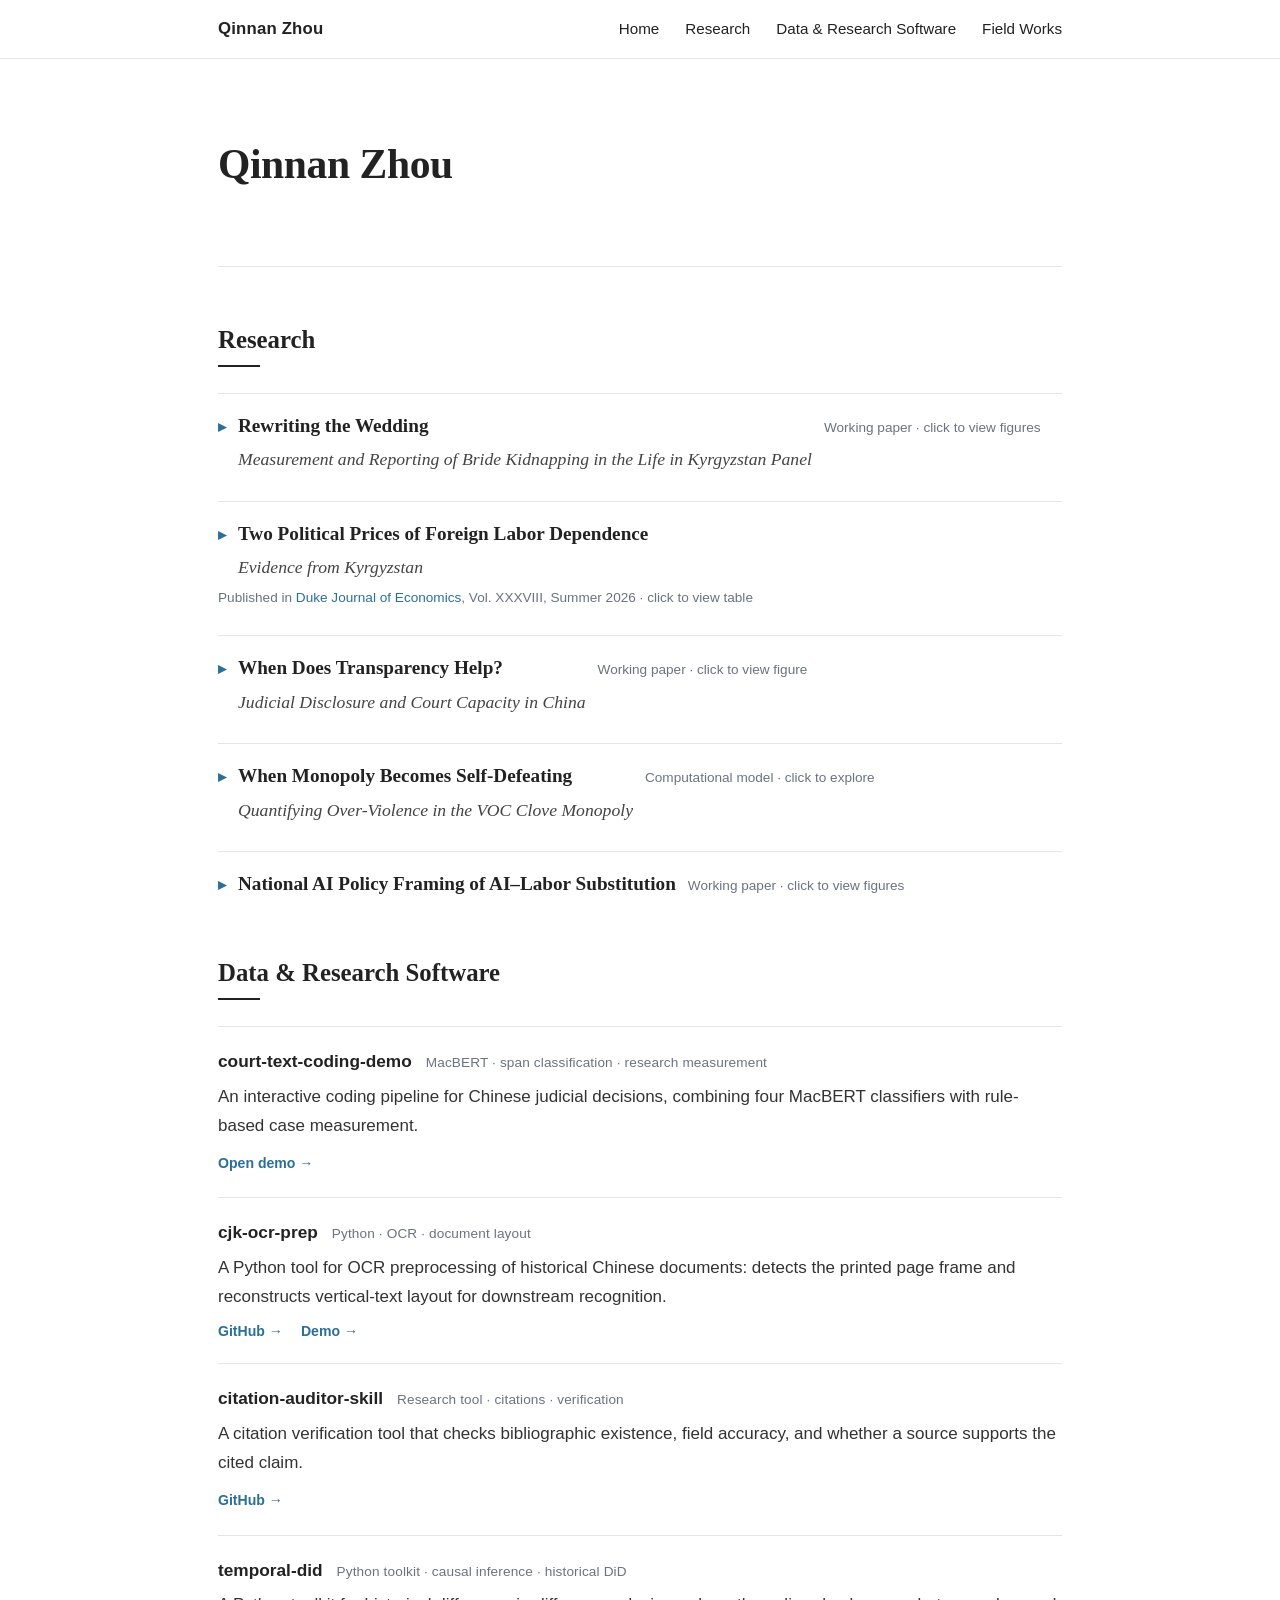
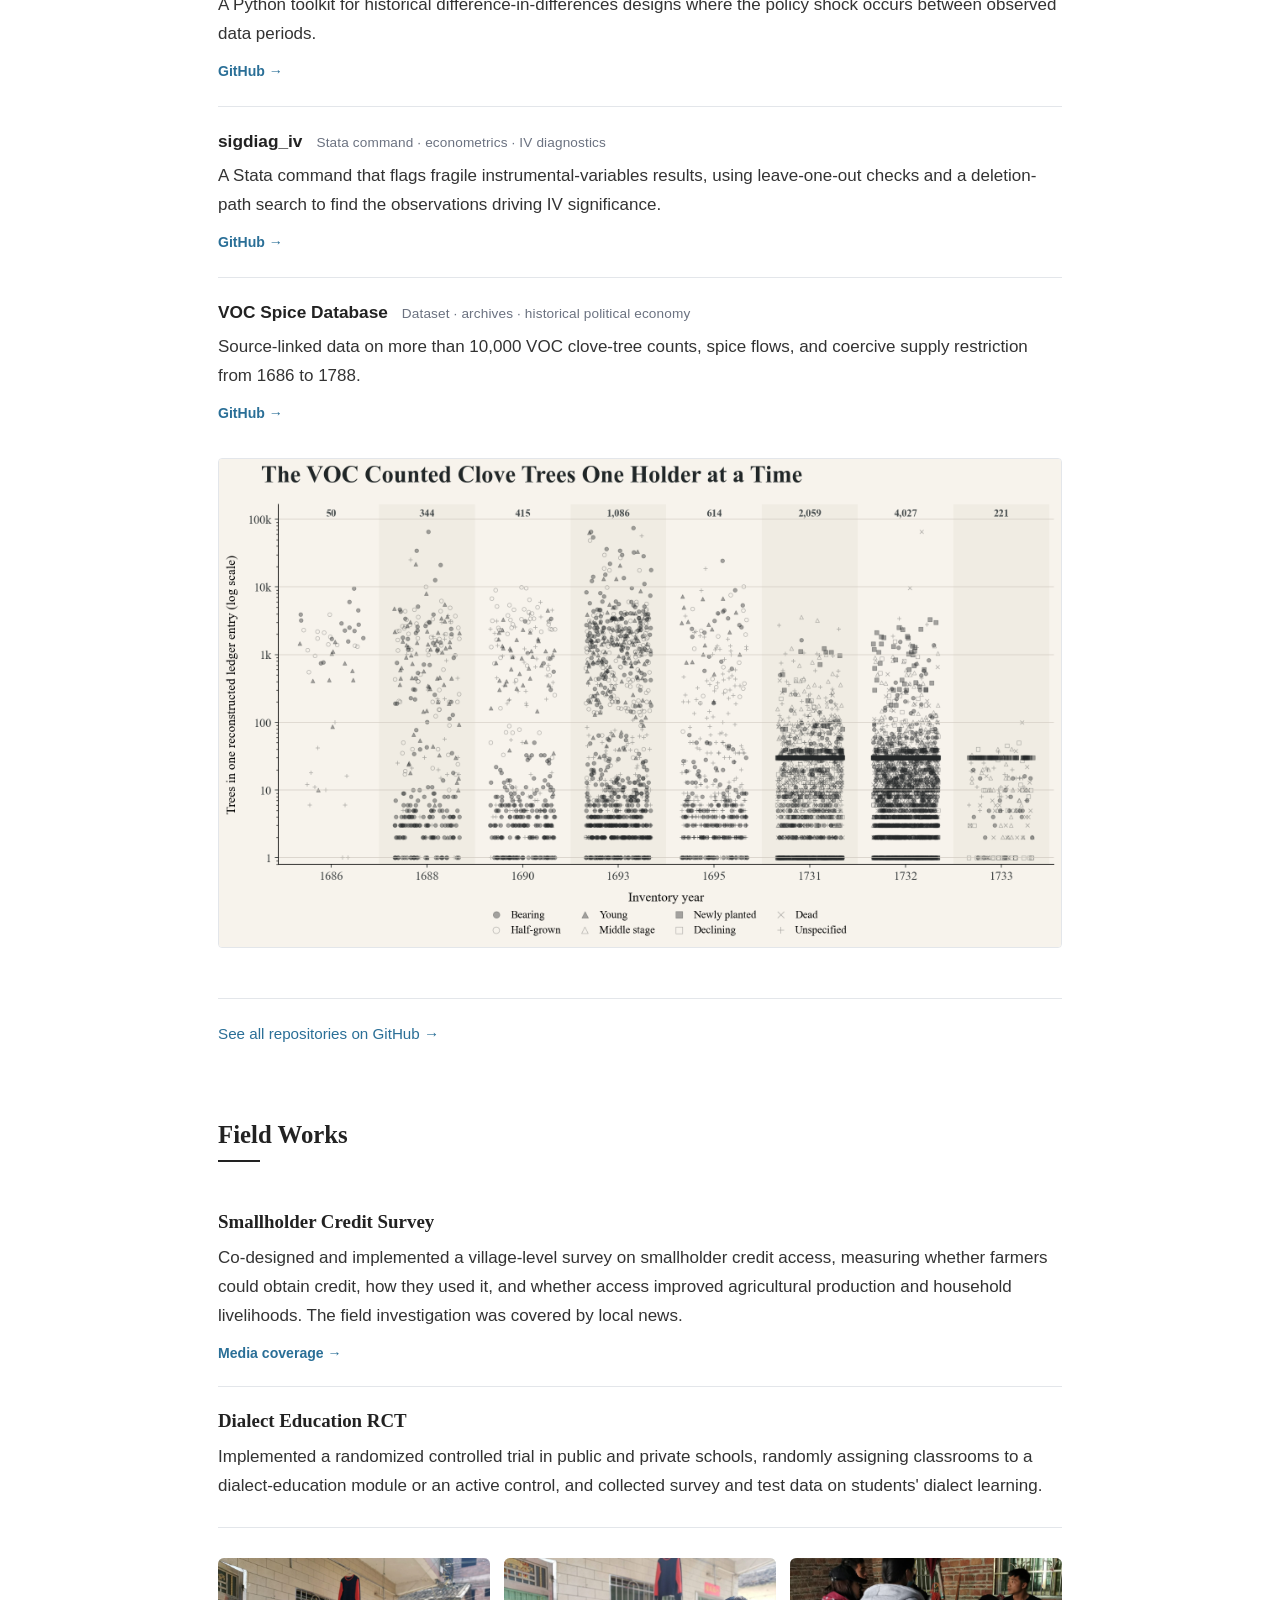
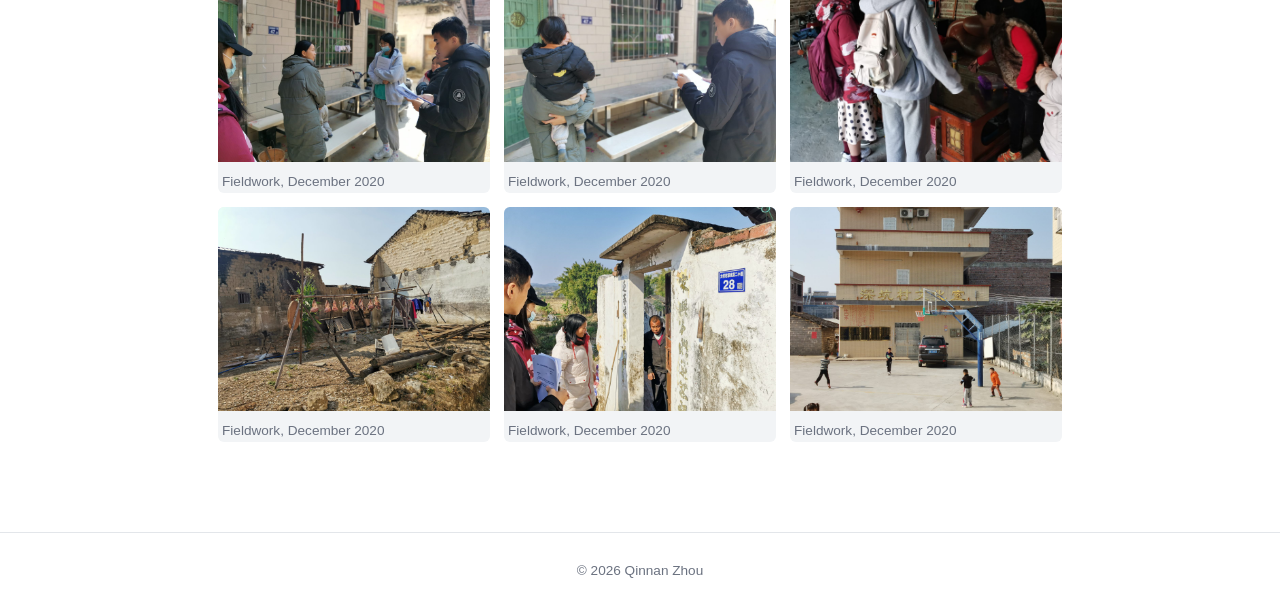
==== commit f37d9d16: "Mark Kyrgyzstan labor dependence paper as published in Duke Journal of Economics Replace the working" ====
--- a/index.html
+++ b/index.html
@@ -103,7 +103,7 @@
             Two Political Prices of Foreign Labor Dependence
             <em>Evidence from Kyrgyzstan</em>
           </span>
-          <span class="paper-tag">Working paper &middot; click to view table</span>
+          <span class="paper-tag">Published in <a href="https://sites.duke.edu/djepapers/files/2026/11/Zhou-Qinnan_political-prices-of-foreign-labor-dependence-in-Kyrgyzstan.pdf" target="_blank" rel="noopener">Duke Journal of Economics</a>, Vol.&nbsp;XXXVIII, Summer&nbsp;2026 &middot; click to view table</span>
         </summary>
 
         <p class="paper-desc">
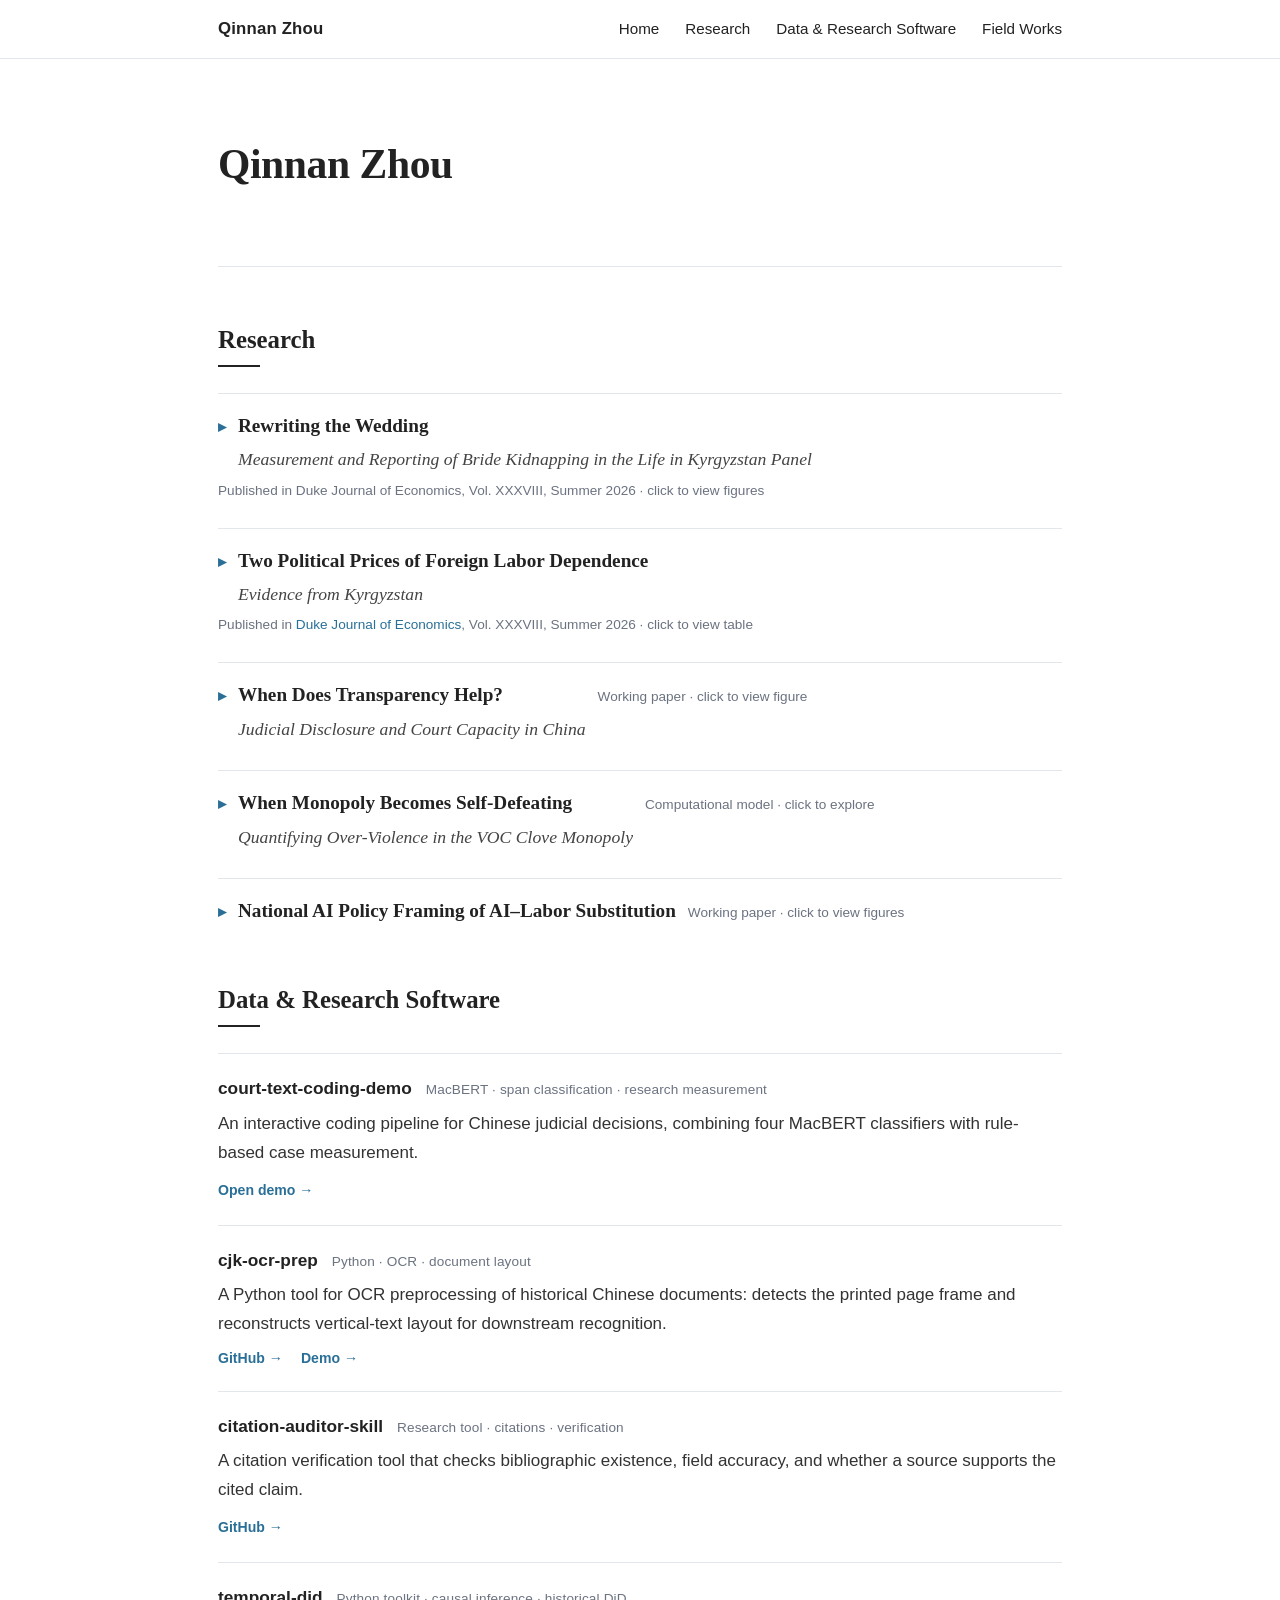
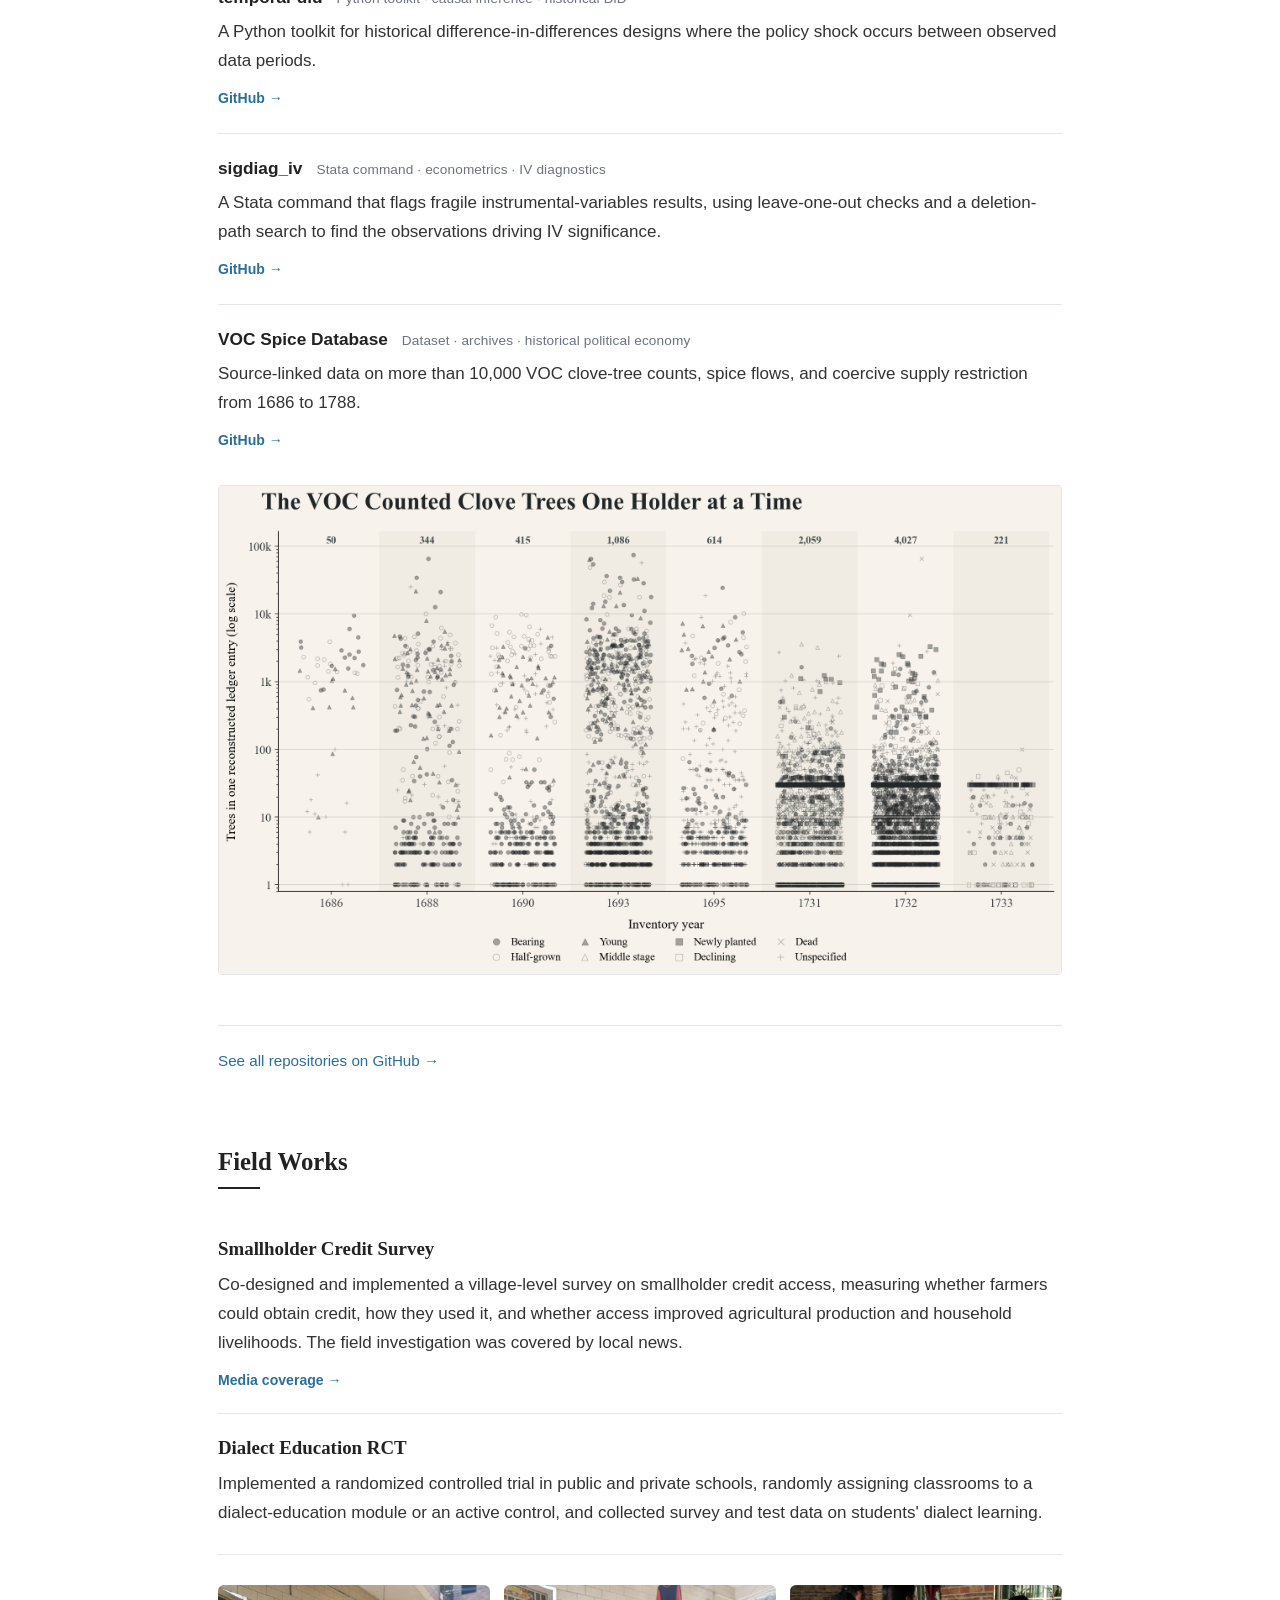
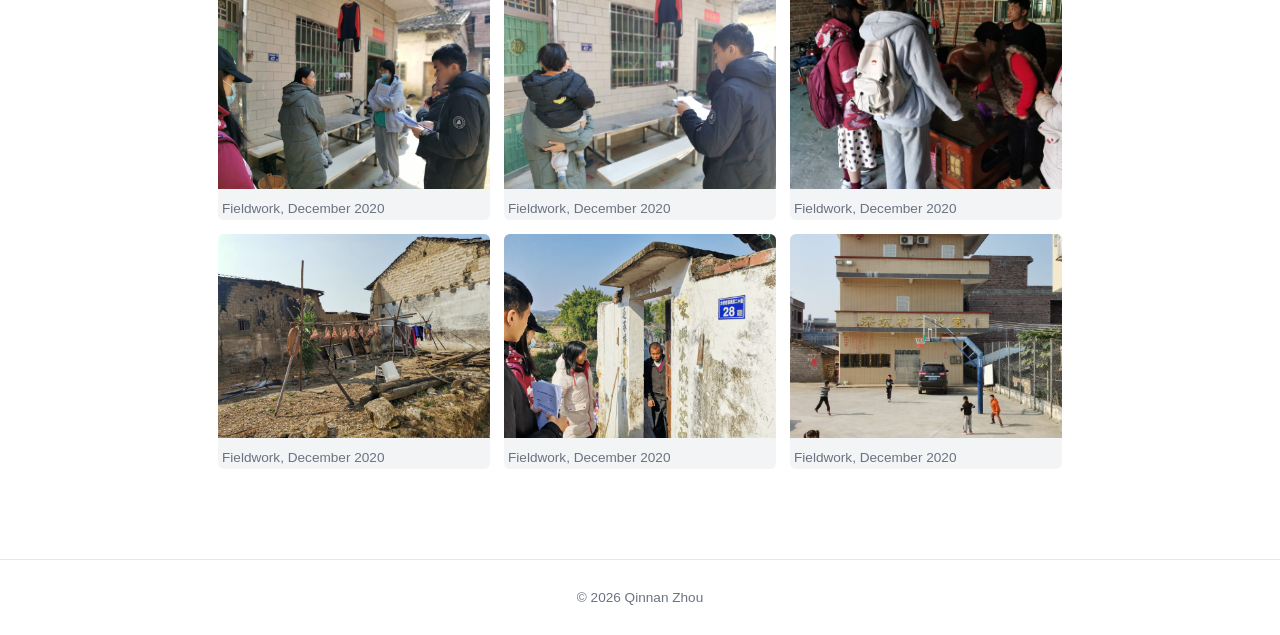
==== commit ad153fba: "Add stable paper page and mark Rewriting the Wedding as published Add papers/rewriting-the-wedding.h" ====
--- a/index.html
+++ b/index.html
@@ -42,7 +42,7 @@
             Rewriting the Wedding
             <em>Measurement and Reporting of Bride Kidnapping in the Life in Kyrgyzstan Panel</em>
           </span>
-          <span class="paper-tag">Working paper &middot; click to view figures</span>
+          <span class="paper-tag">Published in Duke Journal of Economics, Vol.&nbsp;XXXVIII, Summer&nbsp;2026 &middot; click to view figures</span>
         </summary>
 
         <p class="paper-desc">
